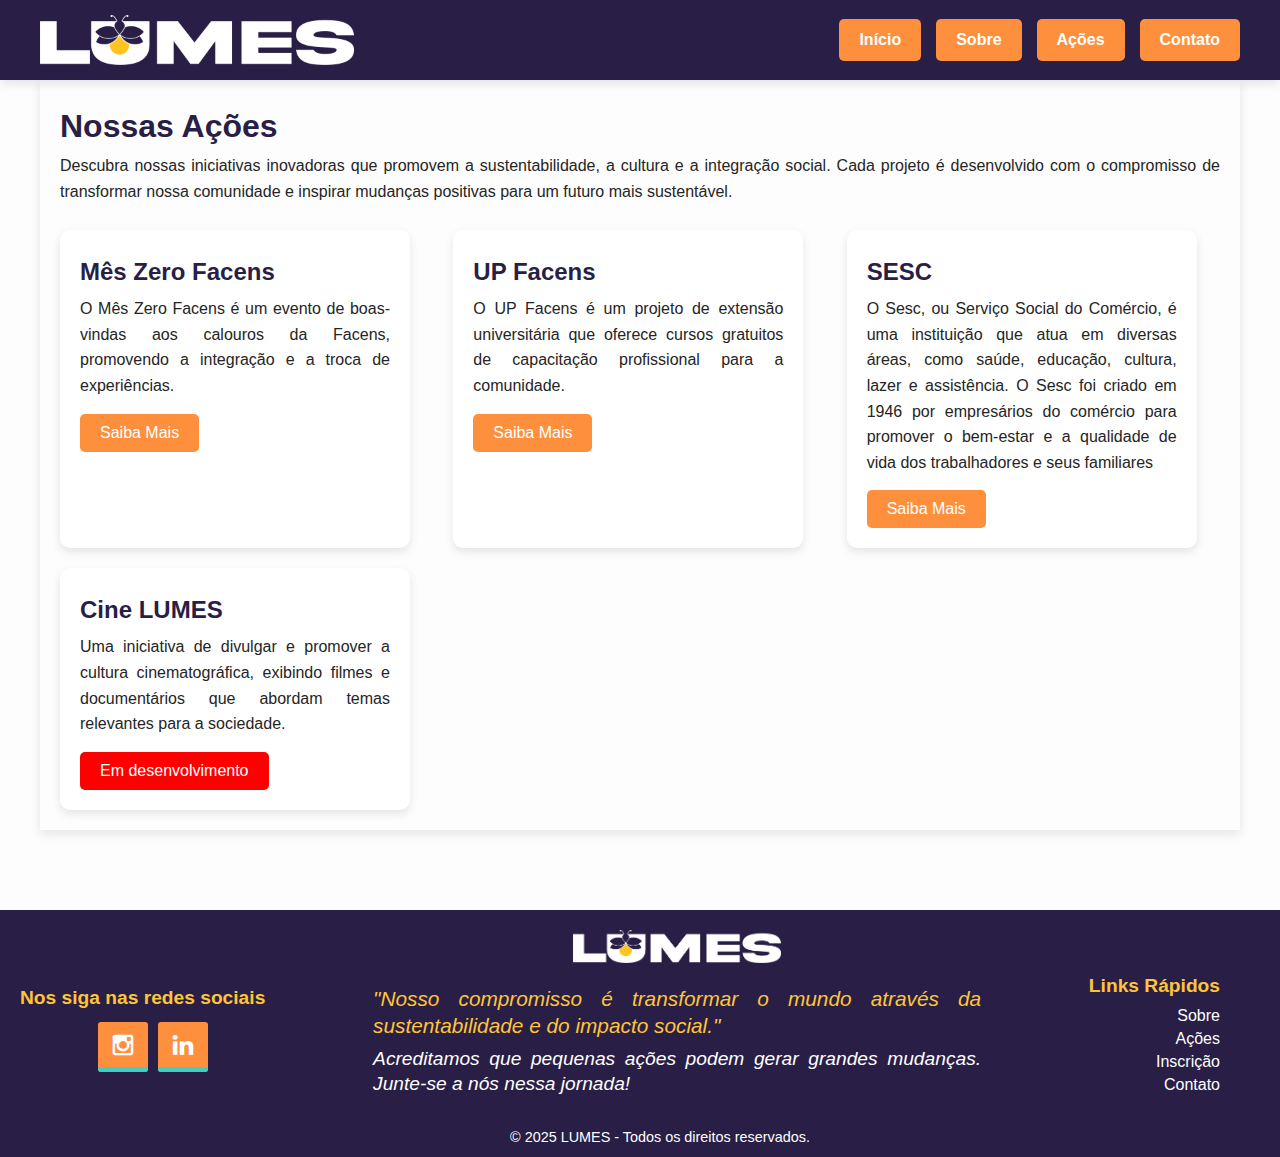
==== pages/acao.html @ 8fc32658 "style: Atualização de projetos para ações" ====
<!DOCTYPE html>
<html lang="pt-BR">
<head>
    <meta charset="UTF-8">
    <meta name="viewport" content="width=device-width, initial-scale=1.0">
    <title>Ações - LUMES</title>
    <link rel="stylesheet" href="../css/style.css"> 
    <link rel="stylesheet" href="../css/projetos.css">
    <link rel="stylesheet" type="text/css" href="../css/buttonSocial.css">
    <link rel="stylesheet" type="text/css" href="../css/fonts-icones.css">
    <link rel="icon" href="../resources/ico/LOGO-LUMES.ico" type="image/x-icon">
</head>
<body>
    <header>
    
        <div class="container">
            <img src="../resources/img/logo_lumes_branco.png" alt="Logo LUMES" class="logo">
            <nav>
                <ul class="menu">
                    <li><a href="../index.html">Início</a></li>
                    <li><a href="sobre.html">Sobre</a></li>
                    <li><a href="acao.html">Ações</a></li>
                    <li><a href="contato.html">Contato</a></li>
                </ul>
                <div class="menu-mobile">&#9776;</div>
            </nav>
        </div>
        
    </header>

    <main>
        <section id="projetos">
          <h2>Nossas Ações</h2>
          <p>
            Descubra nossas iniciativas inovadoras que promovem a sustentabilidade, a cultura e a integração social. Cada projeto é desenvolvido com o compromisso de transformar nossa comunidade e inspirar mudanças positivas para um futuro mais sustentável.
          </p>
          <br>
          <div class="cards-container">
            <div class="card">
              <h3>Mês Zero Facens</h3>
              <p>
                O Mês Zero Facens é um evento de boas-vindas aos calouros da Facens, promovendo a integração e a troca de experiências. 
              </p>
              <a href="../pages/projetos/meszerofacens.html" class="btn">Saiba Mais</a>
            </div>
            
            <!-- Projeto 2: Feira Cultural -->
            <div class="card">
              <h3>UP Facens</h3>
              <p>
                O UP Facens é um projeto de extensão universitária que oferece cursos gratuitos de capacitação profissional para a comunidade. 
              </p>
              <a href="../pages/projetos/upfacens.html" class="btn">Saiba Mais</a>
            </div>
            
            <!-- Projeto 3: Plantio de Árvores -->
            <div class="card">
              <h3>SESC</h3>
              <p>
                O Sesc, ou Serviço Social do Comércio, é uma instituição que atua em diversas áreas, como saúde, educação, cultura, lazer e assistência. O Sesc foi criado em 1946 por empresários do comércio para promover o bem-estar e a qualidade de vida dos trabalhadores e seus familiares
              </p>
              <a href="../pages/projetos/sesc.html" class="btn">Saiba Mais</a>
            </div>

            <div class="card">
              <h3>Cine LUMES</h3>
              <p>
                Uma iniciativa de divulgar e promover a cultura cinematográfica, exibindo filmes e documentários que abordam temas relevantes para a sociedade.  
              </p>
              <a href="#" class="btn-block">Em desenvolvimento</a>
            </div>
          </div>
        </section>
      </main>
      

    <footer class="main_footer">
        <div class="container">
            <div class="footer_social">
                <h3>Nos siga nas redes sociais</h3>
                <nav class="btn_social">
                  <ul>
                    <li><a href="https://www.instagram.com/lumesfacens?igsh=MWt3ZjljaGVqeTQ1aQ%3D%3D" target="_blank" title="Instagram"><i class="icon icon-instagram"></i></a></li>
                    <li><a href="https://www.linkedin.com/company/lumes-facens/" target="_blank" title="LinkedIn"><i class="icon icon-linkedin"></i></a></li>
                </ul>
                </nav>
            </div>
            <div class="footer_center">
                <img src="../resources/img/logo_lumes_branco.png" alt="Logo LUMES">
                <p class="footer_slogan">"Nosso compromisso é transformar o mundo através da sustentabilidade e do impacto social."</p>
                <p class="footer_mission">Acreditamos que pequenas ações podem gerar grandes mudanças. Junte-se a nós nessa jornada!</p>
            </div>
            <div class="footer_menu">
                <h3>Links Rápidos</h3>
                <ul>
                    <li><a href="../pages/sobre.html">Sobre</a></li>
                    <li><a href="../pages/acao.html">Ações</a></li>
                    <li><a href="../pages/inscrição.html">Inscrição</a></li>
                    <li><a href="../pages/contato.html">Contato</a></li>
                </ul>
            </div>
        </div>
        <p class="footer_text">&copy; 2025 LUMES - Todos os direitos reservados.</p>
    </footer>

    <script src="../javascript/script.js"></script>
    <script src="../javascript/menu.js"></script>
</body>
</html>
---- css/style.css ----
/* RESET */
* {
    margin: 0;
    padding: 0;
    box-sizing: border-box;
}

/* VARIÁVEIS */
:root {
    --base1: #291e46;
    --base2: #ffc438;
    --base3: #fe903d;
    --base4: #3fcec2;
    --font-color: #252525;
    --background-color: #fdfdfd;
    --font-size-h1: 2.5rem;
    --font-size-h2: 2rem;
    --font-size-h3: 1.5rem;
    --font-size-h4: 1.2rem;
    --font-size-h5: 1rem;
    --font-size-h6: 0.8rem;
    --font-size-p: 1rem;
    --font-size-small: 0.8rem;
}

/* BODY */
body {
    color: var(--font-color);
    background-color: var(--background-color);
    font-family: Arial, sans-serif;
}

/* Ajustes de elementos globais */
h1 {
    font-size: var(--font-size-h1);
    color: var(--base1);
    margin: 0.5rem 0;
}
h2 {
    font-size: var(--font-size-h2);
    color: var(--base1);
    margin: 0.5rem 0;
}
h3 {
    font-size: var(--font-size-h3);
    color: var(--base3);
    margin: 0.5rem 0;
}
p {
    font-size: var(--font-size-p);
    margin: 0.5rem 0;
    line-height: 1.6;
    text-align: justify;
}
li {
    list-style: none;
}

.icon_list {
    width: 20px;
    height: 20px;
    margin-right: 10px;
    vertical-align: middle;
    display: inline-block;
    vertical-align: middle;
}
/* HEADER FIXO */
header {
    position: fixed;
    top: 0;
    left: 0;
    width: 100%;
    background-color: var(--base1);
    padding: 15px 30px;
    display: flex;
    align-items: center;
    justify-content: center;
    box-shadow: 0px 4px 10px rgba(0, 0, 0, 0.1);
    z-index: 1000;
}

/* CONTAINER FLEX */
.container {
    width: 100%;
    max-width: 1200px;
    display: flex;
    align-items: center;
    justify-content: space-between;
}

/* LOGO */
.logo {
    height: 50px;
}

/* MENU DESKTOP */
.menu {
    list-style: none;
    display: flex;
}

.menu li {
    margin-left: 15px;
}

.menu a {
    text-decoration: none;
    color: white;
    background-color: var(--base3);
    padding: 12px 20px;
    border-radius: 5px;
    display: block;
    font-weight: bold;
    transition: 0.3s;
}

.menu a:hover {
    background-color: var(--base4);
}

/* MENU MOBILE */
.menu-mobile {
    display: none;
    font-size: 30px;
    color: white;
    cursor: pointer;
}

/* MAIN -- Conteúdo principal das paginas*/
main {
    margin: 80px auto; 
    padding: 20px;
    max-width: 1200px;
    box-shadow: 0px 4px 10px rgba(0, 0, 0, 0.1);
    background-color: --var(background-color);
}

#apresentacao{ 
    display: flex;
    justify-content: center;
    align-items: center;
    flex-direction: column;
    margin-top: 40px;
    margin-bottom: 24px;
}
.container-text{
    margin: 30px;
    text-align: left;
}
article{
    margin: 16px;
    text-align: left;
}

.container-text li {
    margin: 0.8rem;
}

.cubo-imagens {
    display: grid;
    grid-template-columns: repeat(2, 1fr); /* 2 colunas */
    grid-template-rows: repeat(2, 1fr); /* 2 linhas */
    gap: 10px; /* Espaçamento opcional */
    width: 100%; /* Ajuste conforme necessário */
    max-width: 750px; /* Defina um tamanho máximo se necessário */
    margin: 0 auto; /* Centraliza na página */
}

.img_apresentacao {
    width: 100%;
    height: auto;
    object-fit: cover;
    border-radius: 5px;
    transition: transform 0.3s ease-in-out; /* Suaviza a animação */
}

.img_apresentacao:hover {
    transform: scale(1.1); /* Aumenta a imagem em 10% */
}


/* Inscrição dos participantes */

.container-form {
    display: flex;
    align-items: center;
    justify-content: space-between; 
    flex-wrap: wrap; 
    gap: 20px;
}

.container-text2 {
    flex: 1; 
    max-width: 60%; 
}

.form_img {
    flex: 1;
    max-width: 30%; 
    height: auto;
}

  
  .btn {
    display: inline-block;
    text-decoration: none;
    background-color: var(--base3);
    color: white;
    padding: 10px 20px;
    border-radius: 5px;
    transition: background-color 0.3s;
  }
  
  .btn:hover {
    background-color: var(--base4);
  }

  .btn-block {
    display: inline-block;
    text-decoration: none;
    background-color: red;
    color: white;
    padding: 10px 20px;
    border-radius: 5px;
    transition: background-color 0.3s;
  }
  
  .btn-block:hover {
    background-color: var(--base1);
  }

/* Botões secundários */
.btn_second {
    width: 100%;
    max-width: 500px;
    padding: 10px;
    margin: 10px 0;
    margin-left: 25%;
    border: 1px solid var(--base3);
    border-radius: 5px;
}

.btn_second {
    background-color: var(--base3);
    color: var(--background-color);
    cursor: pointer;
    transition: background-color 0.3s;
}

.btn_second:hover {
    background-color: var(--base4);
}

.btn_second a {
    text-decoration: none;
    color: var(--background-color);
}

/* Formulários */
.contact-container {
    display: flex;
    justify-content: space-between; /* Mantém o formulário à esquerda e a imagem à direita */
    align-items: center;
    flex-wrap: wrap; /* Permite ajuste para telas menores */
}

#contactForm {
    display: flex;
    flex-direction: column;
    align-items: flex-start; /* Mantém os elementos alinhados à esquerda */
    flex: 1; /* Ocupa o espaço necessário */
}

#contactForm input,
#contactForm textarea,
#contactForm button {
    width: 100%;
    max-width: 500px;
    padding: 10px;
    margin: 10px 0;
    border: 1px solid var(--base3);
    border-radius: 5px;
}

#contactForm button {
    background-color: var(--base3);
    color: var(--background-color);
    cursor: pointer;
    transition: background-color 0.3s;
}

#contactForm button:hover {
    background-color: var(--base4);
}

.contact_img {
    width: 100%;
    max-width: 500px;
    flex: 1; /* Ocupa o espaço necessário */
}

/* footer */
.main_footer {
    background-color: var(--base1);
    color: white;
    display: flex;
    justify-content: space-between;
    align-items: center;
    padding: 20px;
    width: 100%;
    position: relative;
    bottom: 0;
    z-index: 1000;
}

.footer_text {
    text-align: center;
    font-size: 0.9em;
    color: white;
    width: 100%;
    position: absolute;
    bottom: 0;
}

.footer_social {
    text-align: center;
    margin-bottom: 10px;
}

.footer_social h3 {
    font-size: 1.2em;
    color: var(--base2);
    margin-bottom: 8px;
}


.footer_center {
    text-align: center;
    max-width: 38rem;
    margin-bottom: 2rem;
}

.footer_center img {
    width: 13rem;
    margin-bottom: 10px;
}

/* Links do Menu (Direita) */
.footer_menu {
    text-align: right;
}

.footer_menu h3 {
    font-size: 1.2em;
    margin-bottom: 10px;
    color: var(--base2);
}

.footer_menu ul {
    list-style: none;
    padding: 0;
}

.footer_menu ul li {
    margin-bottom: 5px;
}

.footer_menu ul li a {
    color: white;
    text-decoration: none;
    transition: 0.3s;
}

.footer_menu ul li a:hover {
    color: var(--base4);
}

/* Estilos do primeiro texto */
.footer_slogan {
    font-size: 1.3em;
    font-style: italic;
    color: var(--base2);
    word-wrap: break-word;
    line-height: 1.3;
}

/* Estilos do segundo texto */
.footer_mission {
    font-size: 1.2em;
    font-style: italic;
    color: white;
    word-wrap: break-word;
    line-height: 1.3;
    margin-top: 8px;
}

.footer_logo img {
    width: 100px;
    margin-bottom: 10px;
}

.footer_logo p {
    font-size: 0.9em;
    font-style: italic;
    color: var(--base2);
}

/* RESPONSIVO */
@media (max-width: 768px) {
    .menu {
        display: none;
        flex-direction: column;
        position: absolute;
        top: 60px;
        right: 0;
        background-color: var(--base1);
        width: 200px;
        text-align: right;
    }

    .menu.active {
        display: flex;
    }

    .menu li {
        margin: 0;
        padding: 15px;
        border-bottom: 1px solid rgba(255, 255, 255, 0.2);
    }

    .menu a {
        display: block;
    }

    .menu-mobile {
        display: block;
    }

    .main_footer {
        flex-direction: column;
        align-items: center;
        text-align: center;
    }

    .btn_social {
        justify-content: center;
        margin-bottom: 10px;
    }

    .footer_center {
        max-width: 350px;
    }

    .footer_menu {
        text-align: center;
        margin-top: 20px;
    }
}
---- css/projetos.css ----
/* Projetos e os cards */

.cards-container {
    display: grid;
    grid-template-columns: repeat(3, 1fr);
    gap: 20px;
  }
  
  .card {
    background: white;
    padding: 20px;
    border-radius: 10px;
    box-shadow: 0px 4px 10px rgba(0, 0, 0, 0.1);
    max-width: 350px;
    flex: 1;
    text-align: left;
  }
  
  .card h3 {
    margin-bottom: 10px;
    color: var(--base1);
  }
  
  .card p {
    margin-bottom: 15px;
    font-size: var(--font-size-p);
    line-height: 1.6;
    text-align: justify;
  }
---- css/buttonSocial.css ----
@import url('./style.css');

.btn_social { 
	display:flex; 
	justify-content: flex-start;
	align-items: center;
	margin-left: 20px;
}

.btn_social ul  { 

	width:auto; 
	margin:auto; 
	float:left; 
	display:block; 
}

.btn_social ul li  { 

	position:relative; 
	background: var(--base3); 
	list-style:none; 
	float:left; 
	margin:5px; 
	z-index:1; 
	overflow:hidden; 
	border-radius:3px; 
	font-size:1.5em; 
	text-align:center; 
}

.btn_social ul li a  { 

	width:50px; 
	height:50px; 
	line-height:53px; 
	display:block; 
	text-decoration:none; 
	color:#fff; 
	transition:.4s;

}

.btn_social ul li::before { 

	transition:0.4s; 
	position:absolute; 
	content:''; 
	width:100%; 
	height:100%; 
	top:90%; 
	left:0; 
	background:var(--base4); 
	z-index:-1; 
	transform: scale(1); 
	transition:.4s; 
}

.btn_social ul li:hover::before { transition:0.4s; top:0%; }
.btn_social ul li a:hover       { color:var(--base1); }

/*Começa o Responsivo*/

/*480PX BREAKPOINT*/
/*480 dividido por 16 = 30em*/
@media (min-width:30em){

.boxBannerTopo { padding:1em 0; }

}

/*600PX BREAKPOINT*/
/*600 dividido por 16 = 37,5em*/
@media (min-width:37em){


} 

/*768PX BREAKPOINT*/
/*768 dividido por 16 = 48em*/
@media (min-width:48em){


} 

/*960PX BREAKPOINT*/
/*960 dividido por 16 = 60em*/
@media (min-width:60em){

 .section-seu-codigo          { padding:20px 0px; }
 .section-seu-codigo .content { width:80%; padding:1em 0; margin:0 10%; }

.btn-download { width:35%; }

}

/*1280PX BREAKPOINT*/
/*1280 dividido por 16 = 80em*/
@media (min-width:80em){

 
}

/*1366PX BREAKPOINT*/
/*1366 dividido por 16 = 85,375em*/
@media (min-width:85em){

 .content  { width:80%; margin:0 10%; }

}

/*1600PX BREAKPOINT*/
/*1600 dividido por 16 = 100em*/
@media (min-width:100em){


}
/*Fecha o Responsivo*/
---- css/fonts-icones.css ----
@charset "UTF-8";

@font-face {
  font-family: "untitled-font-1";
  src:url("./fonts-icones/untitled-font-1.eot");
  src:url("./fonts-icones/untitled-font-1.eot?#iefix") format("embedded-opentype"),
    url("./fonts-icones/untitled-font-1.woff") format("woff"),
    url("./fonts-icones/untitled-font-1.ttf") format("truetype"),
    url("./fonts-icones/untitled-font-1.svg#untitled-font-1") format("svg");
  font-weight: normal;
  font-style: normal;

}

[data-icon]:before {
  font-family: "untitled-font-1" !important;
  content: attr(data-icon);
  font-style: normal !important;
  font-weight: normal !important;
  font-variant: normal !important;
  text-transform: none !important;
  
  line-height:0;
  -webkit-font-smoothing: antialiased;
  -moz-osx-font-smoothing: grayscale;
}

[class^="icon-"]:before,
[class*=" icon-"]:before {
  font-family: "untitled-font-1" !important;
  font-style: normal !important;
  font-weight: normal !important;
  font-variant: normal !important;
  text-transform: none !important;
  
  line-height:0;
  -webkit-font-smoothing: antialiased;
  -moz-osx-font-smoothing: grayscale;
}

.icon-500px:before {
  content: "\61";
}
.icon-adjust:before {
  content: "\62";
}
.icon-adn:before {
  content: "\63";
}
.icon-align-center:before {
  content: "\64";
}
.icon-align-justify:before {
  content: "\65";
}
.icon-align-left:before {
  content: "\66";
}
.icon-align-right:before {
  content: "\67";
}
.icon-amazon:before {
  content: "\68";
}
.icon-ambulance:before {
  content: "\69";
}
.icon-anchor:before {
  content: "\6a";
}
.icon-android:before {
  content: "\6b";
}
.icon-angellist:before {
  content: "\6c";
}
.icon-angle-double-down:before {
  content: "\6d";
}
.icon-angle-double-left:before {
  content: "\6e";
}
.icon-angle-double-right:before {
  content: "\6f";
}
.icon-angle-double-up:before {
  content: "\70";
}
.icon-angle-down:before {
  content: "\71";
}
.icon-angle-left:before {
  content: "\72";
}
.icon-angle-right:before {
  content: "\73";
}
.icon-angle-up:before {
  content: "\74";
}
.icon-apple:before {
  content: "\75";
}
.icon-archive:before {
  content: "\76";
}
.icon-area-chart:before {
  content: "\77";
}
.icon-arrow-circle-down:before {
  content: "\78";
}
.icon-arrow-circle-left:before {
  content: "\79";
}
.icon-arrow-circle-o-down:before {
  content: "\7a";
}
.icon-arrow-circle-o-left:before {
  content: "\41";
}
.icon-arrow-circle-o-right:before {
  content: "\42";
}
.icon-arrow-circle-o-up:before {
  content: "\43";
}
.icon-arrow-circle-right:before {
  content: "\44";
}
.icon-arrow-circle-up:before {
  content: "\45";
}
.icon-arrow-down:before {
  content: "\46";
}
.icon-arrow-left:before {
  content: "\47";
}
.icon-arrow-right:before {
  content: "\48";
}
.icon-arrow-up:before {
  content: "\49";
}
.icon-arrows:before {
  content: "\4a";
}
.icon-arrows-alt:before {
  content: "\4b";
}
.icon-arrows-h:before {
  content: "\4c";
}
.icon-arrows-v:before {
  content: "\4d";
}
.icon-asterisk:before {
  content: "\4e";
}
.icon-at:before {
  content: "\4f";
}
.icon-backward:before {
  content: "\50";
}
.icon-balance-scale:before {
  content: "\51";
}
.icon-ban:before {
  content: "\52";
}
.icon-bar-chart:before {
  content: "\53";
}
.icon-barcode:before {
  content: "\54";
}
.icon-bars:before {
  content: "\55";
}
.icon-battery-empty:before {
  content: "\56";
}
.icon-battery-full:before {
  content: "\57";
}
.icon-battery-half:before {
  content: "\58";
}
.icon-battery-quarter:before {
  content: "\59";
}
.icon-battery-three-quarters:before {
  content: "\5a";
}
.icon-bed:before {
  content: "\30";
}
.icon-beer:before {
  content: "\31";
}
.icon-behance:before {
  content: "\32";
}
.icon-behance-square:before {
  content: "\33";
}
.icon-bell:before {
  content: "\34";
}
.icon-bell-o:before {
  content: "\35";
}
.icon-bell-slash:before {
  content: "\36";
}
.icon-bell-slash-o:before {
  content: "\37";
}
.icon-bicycle:before {
  content: "\38";
}
.icon-binoculars:before {
  content: "\39";
}
.icon-birthday-cake:before {
  content: "\21";
}
.icon-bitbucket:before {
  content: "\22";
}
.icon-bitbucket-square:before {
  content: "\23";
}
.icon-black-tie:before {
  content: "\24";
}
.icon-bold:before {
  content: "\25";
}
.icon-bolt:before {
  content: "\26";
}
.icon-bomb:before {
  content: "\27";
}
.icon-book:before {
  content: "\28";
}
.icon-bookmark:before {
  content: "\29";
}
.icon-bookmark-o:before {
  content: "\2a";
}
.icon-briefcase:before {
  content: "\2b";
}
.icon-btc:before {
  content: "\2c";
}
.icon-bug:before {
  content: "\2d";
}
.icon-building:before {
  content: "\2e";
}
.icon-building-o:before {
  content: "\2f";
}
.icon-bullhorn:before {
  content: "\3a";
}
.icon-bullseye:before {
  content: "\3b";
}
.icon-bus:before {
  content: "\3c";
}
.icon-buysellads:before {
  content: "\3d";
}
.icon-calculator:before {
  content: "\3e";
}
.icon-calendar:before {
  content: "\3f";
}
.icon-calendar-check-o:before {
  content: "\40";
}
.icon-calendar-minus-o:before {
  content: "\5b";
}
.icon-calendar-o:before {
  content: "\5d";
}
.icon-calendar-plus-o:before {
  content: "\5e";
}
.icon-calendar-times-o:before {
  content: "\5f";
}
.icon-camera:before {
  content: "\60";
}
.icon-camera-retro:before {
  content: "\7b";
}
.icon-car:before {
  content: "\7c";
}
.icon-caret-down:before {
  content: "\7d";
}
.icon-caret-left:before {
  content: "\7e";
}
.icon-caret-right:before {
  content: "\5c";
}
.icon-caret-square-o-down:before {
  content: "\e000";
}
.icon-caret-square-o-left:before {
  content: "\e001";
}
.icon-caret-square-o-right:before {
  content: "\e002";
}
.icon-caret-square-o-up:before {
  content: "\e003";
}
.icon-caret-up:before {
  content: "\e004";
}
.icon-cart-arrow-down:before {
  content: "\e005";
}
.icon-cart-plus:before {
  content: "\e006";
}
.icon-cc:before {
  content: "\e007";
}
.icon-cc-amex:before {
  content: "\e008";
}
.icon-cc-diners-club:before {
  content: "\e009";
}
.icon-cc-discover:before {
  content: "\e00a";
}
.icon-cc-jcb:before {
  content: "\e00b";
}
.icon-cc-mastercard:before {
  content: "\e00c";
}
.icon-cc-paypal:before {
  content: "\e00d";
}
.icon-cc-stripe:before {
  content: "\e00e";
}
.icon-cc-visa:before {
  content: "\e00f";
}
.icon-certificate:before {
  content: "\e010";
}
.icon-chain-broken:before {
  content: "\e011";
}
.icon-check:before {
  content: "\e012";
}
.icon-check-circle:before {
  content: "\e013";
}
.icon-check-circle-o:before {
  content: "\e014";
}
.icon-check-square:before {
  content: "\e015";
}
.icon-check-square-o:before {
  content: "\e016";
}
.icon-chevron-circle-down:before {
  content: "\e017";
}
.icon-chevron-circle-left:before {
  content: "\e018";
}
.icon-chevron-circle-right:before {
  content: "\e019";
}
.icon-chevron-circle-up:before {
  content: "\e01a";
}
.icon-chevron-down:before {
  content: "\e01b";
}
.icon-chevron-left:before {
  content: "\e01c";
}
.icon-chevron-right:before {
  content: "\e01d";
}
.icon-chevron-up:before {
  content: "\e01e";
}
.icon-child:before {
  content: "\e01f";
}
.icon-chrome:before {
  content: "\e020";
}
.icon-circle:before {
  content: "\e021";
}
.icon-circle-o:before {
  content: "\e022";
}
.icon-circle-o-notch:before {
  content: "\e023";
}
.icon-circle-thin:before {
  content: "\e024";
}
.icon-clipboard:before {
  content: "\e025";
}
.icon-clock-o:before {
  content: "\e026";
}
.icon-clone:before {
  content: "\e027";
}
.icon-cloud:before {
  content: "\e028";
}
.icon-cloud-download:before {
  content: "\e029";
}
.icon-cloud-upload:before {
  content: "\e02a";
}
.icon-code:before {
  content: "\e02b";
}
.icon-code-fork:before {
  content: "\e02c";
}
.icon-codepen:before {
  content: "\e02d";
}
.icon-coffee:before {
  content: "\e02e";
}
.icon-cog:before {
  content: "\e02f";
}
.icon-cogs:before {
  content: "\e030";
}
.icon-columns:before {
  content: "\e031";
}
.icon-comment:before {
  content: "\e032";
}
.icon-comment-o:before {
  content: "\e033";
}
.icon-commenting:before {
  content: "\e034";
}
.icon-commenting-o:before {
  content: "\e035";
}
.icon-comments:before {
  content: "\e036";
}
.icon-comments-o:before {
  content: "\e037";
}
.icon-compass:before {
  content: "\e038";
}
.icon-compress:before {
  content: "\e039";
}
.icon-connectdevelop:before {
  content: "\e03a";
}
.icon-contao:before {
  content: "\e03b";
}
.icon-copyright:before {
  content: "\e03c";
}
.icon-creative-commons:before {
  content: "\e03d";
}
.icon-credit-card:before {
  content: "\e03e";
}
.icon-crop:before {
  content: "\e03f";
}
.icon-crosshairs:before {
  content: "\e040";
}
.icon-css3:before {
  content: "\e041";
}
.icon-cube:before {
  content: "\e042";
}
.icon-cubes:before {
  content: "\e043";
}
.icon-cutlery:before {
  content: "\e044";
}
.icon-dashcube:before {
  content: "\e045";
}
.icon-database:before {
  content: "\e046";
}
.icon-delicious:before {
  content: "\e047";
}
.icon-desktop:before {
  content: "\e048";
}
.icon-deviantart:before {
  content: "\e049";
}
.icon-diamond:before {
  content: "\e04a";
}
.icon-digg:before {
  content: "\e04b";
}
.icon-dot-circle-o:before {
  content: "\e04c";
}
.icon-download:before {
  content: "\e04d";
}
.icon-dribbble:before {
  content: "\e04e";
}
.icon-dropbox:before {
  content: "\e04f";
}
.icon-drupal:before {
  content: "\e050";
}
.icon-eject:before {
  content: "\e051";
}
.icon-ellipsis-h:before {
  content: "\e052";
}
.icon-ellipsis-v:before {
  content: "\e053";
}
.icon-empire:before {
  content: "\e054";
}
.icon-envelope:before {
  content: "\e055";
}
.icon-envelope-o:before {
  content: "\e056";
}
.icon-envelope-square:before {
  content: "\e057";
}
.icon-eraser:before {
  content: "\e058";
}
.icon-eur:before {
  content: "\e059";
}
.icon-exchange:before {
  content: "\e05a";
}
.icon-exclamation:before {
  content: "\e05b";
}
.icon-exclamation-circle:before {
  content: "\e05c";
}
.icon-exclamation-triangle:before {
  content: "\e05d";
}
.icon-expand:before {
  content: "\e05e";
}
.icon-expeditedssl:before {
  content: "\e05f";
}
.icon-external-link:before {
  content: "\e060";
}
.icon-external-link-square:before {
  content: "\e061";
}
.icon-eye:before {
  content: "\e062";
}
.icon-eye-slash:before {
  content: "\e063";
}
.icon-eyedropper:before {
  content: "\e064";
}
.icon-facebook:before {
  content: "\e065";
}
.icon-facebook-official:before {
  content: "\e066";
}
.icon-facebook-square:before {
  content: "\e067";
}
.icon-fast-backward:before {
  content: "\e068";
}
.icon-fast-forward:before {
  content: "\e069";
}
.icon-fax:before {
  content: "\e06a";
}
.icon-female:before {
  content: "\e06b";
}
.icon-fighter-jet:before {
  content: "\e06c";
}
.icon-file:before {
  content: "\e06d";
}
.icon-file-archive-o:before {
  content: "\e06e";
}
.icon-file-audio-o:before {
  content: "\e06f";
}
.icon-file-code-o:before {
  content: "\e070";
}
.icon-file-excel-o:before {
  content: "\e071";
}
.icon-file-image-o:before {
  content: "\e072";
}
.icon-file-o:before {
  content: "\e073";
}
.icon-file-pdf-o:before {
  content: "\e074";
}
.icon-file-powerpoint-o:before {
  content: "\e075";
}
.icon-file-text:before {
  content: "\e076";
}
.icon-file-text-o:before {
  content: "\e077";
}
.icon-file-video-o:before {
  content: "\e078";
}
.icon-file-word-o:before {
  content: "\e079";
}
.icon-files-o:before {
  content: "\e07a";
}
.icon-film:before {
  content: "\e07b";
}
.icon-filter:before {
  content: "\e07c";
}
.icon-fire:before {
  content: "\e07d";
}
.icon-fire-extinguisher:before {
  content: "\e07e";
}
.icon-firefox:before {
  content: "\e07f";
}
.icon-flag:before {
  content: "\e080";
}
.icon-flag-checkered:before {
  content: "\e081";
}
.icon-flag-o:before {
  content: "\e082";
}
.icon-flask:before {
  content: "\e083";
}
.icon-flickr:before {
  content: "\e084";
}
.icon-floppy-o:before {
  content: "\e085";
}
.icon-folder:before {
  content: "\e086";
}
.icon-folder-o:before {
  content: "\e087";
}
.icon-folder-open:before {
  content: "\e088";
}
.icon-folder-open-o:before {
  content: "\e089";
}
.icon-font:before {
  content: "\e08a";
}
.icon-fonticons:before {
  content: "\e08b";
}
.icon-forumbee:before {
  content: "\e08c";
}
.icon-forward:before {
  content: "\e08d";
}
.icon-foursquare:before {
  content: "\e08e";
}
.icon-frown-o:before {
  content: "\e08f";
}
.icon-futbol-o:before {
  content: "\e090";
}
.icon-gamepad:before {
  content: "\e091";
}
.icon-gavel:before {
  content: "\e092";
}
.icon-gbp:before {
  content: "\e093";
}
.icon-genderless:before {
  content: "\e094";
}
.icon-get-pocket:before {
  content: "\e095";
}
.icon-gg:before {
  content: "\e096";
}
.icon-gg-circle:before {
  content: "\e097";
}
.icon-gift:before {
  content: "\e098";
}
.icon-git:before {
  content: "\e099";
}
.icon-git-square:before {
  content: "\e09a";
}
.icon-github:before {
  content: "\e09b";
}
.icon-github-alt:before {
  content: "\e09c";
}
.icon-github-square:before {
  content: "\e09d";
}
.icon-glass:before {
  content: "\e09e";
}
.icon-globe:before {
  content: "\e09f";
}
.icon-google:before {
  content: "\e0a0";
}
.icon-google-plus:before {
  content: "\e0a1";
}
.icon-google-plus-square:before {
  content: "\e0a2";
}
.icon-google-wallet:before {
  content: "\e0a3";
}
.icon-graduation-cap:before {
  content: "\e0a4";
}
.icon-gratipay:before {
  content: "\e0a5";
}
.icon-h-square:before {
  content: "\e0a6";
}
.icon-hacker-news:before {
  content: "\e0a7";
}
.icon-hand-lizard-o:before {
  content: "\e0a8";
}
.icon-hand-o-down:before {
  content: "\e0a9";
}
.icon-hand-o-left:before {
  content: "\e0aa";
}
.icon-hand-o-right:before {
  content: "\e0ab";
}
.icon-hand-o-up:before {
  content: "\e0ac";
}
.icon-hand-paper-o:before {
  content: "\e0ad";
}
.icon-hand-peace-o:before {
  content: "\e0ae";
}
.icon-hand-pointer-o:before {
  content: "\e0af";
}
.icon-hand-rock-o:before {
  content: "\e0b0";
}
.icon-hand-scissors-o:before {
  content: "\e0b1";
}
.icon-hand-spock-o:before {
  content: "\e0b2";
}
.icon-hdd-o:before {
  content: "\e0b3";
}
.icon-header:before {
  content: "\e0b4";
}
.icon-headphones:before {
  content: "\e0b5";
}
.icon-heart:before {
  content: "\e0b6";
}
.icon-heart-o:before {
  content: "\e0b7";
}
.icon-heartbeat:before {
  content: "\e0b8";
}
.icon-history:before {
  content: "\e0b9";
}
.icon-home:before {
  content: "\e0ba";
}
.icon-hospital-o:before {
  content: "\e0bb";
}
.icon-hourglass:before {
  content: "\e0bc";
}
.icon-hourglass-end:before {
  content: "\e0bd";
}
.icon-hourglass-half:before {
  content: "\e0be";
}
.icon-hourglass-o:before {
  content: "\e0bf";
}
.icon-hourglass-start:before {
  content: "\e0c0";
}
.icon-houzz:before {
  content: "\e0c1";
}
.icon-html5:before {
  content: "\e0c2";
}
.icon-i-cursor:before {
  content: "\e0c3";
}
.icon-ils:before {
  content: "\e0c4";
}
.icon-inbox:before {
  content: "\e0c5";
}
.icon-indent:before {
  content: "\e0c6";
}
.icon-industry:before {
  content: "\e0c7";
}
.icon-info:before {
  content: "\e0c8";
}
.icon-info-circle:before {
  content: "\e0c9";
}
.icon-inr:before {
  content: "\e0ca";
}
.icon-instagram:before {
  content: "\e0cb";
}
.icon-internet-explorer:before {
  content: "\e0cc";
}
.icon-ioxhost:before {
  content: "\e0cd";
}
.icon-italic:before {
  content: "\e0ce";
}
.icon-joomla:before {
  content: "\e0cf";
}
.icon-jpy:before {
  content: "\e0d0";
}
.icon-jsfiddle:before {
  content: "\e0d1";
}
.icon-key:before {
  content: "\e0d2";
}
.icon-keyboard-o:before {
  content: "\e0d3";
}
.icon-krw:before {
  content: "\e0d4";
}
.icon-language:before {
  content: "\e0d5";
}
.icon-laptop:before {
  content: "\e0d6";
}
.icon-lastfm:before {
  content: "\e0d7";
}
.icon-lastfm-square:before {
  content: "\e0d8";
}
.icon-leaf:before {
  content: "\e0d9";
}
.icon-leanpub:before {
  content: "\e0da";
}
.icon-lemon-o:before {
  content: "\e0db";
}
.icon-level-down:before {
  content: "\e0dc";
}
.icon-level-up:before {
  content: "\e0dd";
}
.icon-life-ring:before {
  content: "\e0de";
}
.icon-lightbulb-o:before {
  content: "\e0df";
}
.icon-line-chart:before {
  content: "\e0e0";
}
.icon-link:before {
  content: "\e0e1";
}
.icon-linkedin:before {
  content: "\e0e2";
}
.icon-linkedin-square:before {
  content: "\e0e3";
}
.icon-linux:before {
  content: "\e0e4";
}
.icon-list:before {
  content: "\e0e5";
}
.icon-list-alt:before {
  content: "\e0e6";
}
.icon-list-ol:before {
  content: "\e0e7";
}
.icon-list-ul:before {
  content: "\e0e8";
}
.icon-location-arrow:before {
  content: "\e0e9";
}
.icon-lock:before {
  content: "\e0ea";
}
.icon-long-arrow-down:before {
  content: "\e0eb";
}
.icon-long-arrow-left:before {
  content: "\e0ec";
}
.icon-long-arrow-right:before {
  content: "\e0ed";
}
.icon-long-arrow-up:before {
  content: "\e0ee";
}
.icon-magic:before {
  content: "\e0ef";
}
.icon-magnet:before {
  content: "\e0f0";
}
.icon-male:before {
  content: "\e0f1";
}
.icon-map:before {
  content: "\e0f2";
}
.icon-map-marker:before {
  content: "\e0f3";
}
.icon-map-o:before {
  content: "\e0f4";
}
.icon-map-pin:before {
  content: "\e0f5";
}
.icon-map-signs:before {
  content: "\e0f6";
}
.icon-mars:before {
  content: "\e0f7";
}
.icon-mars-double:before {
  content: "\e0f8";
}
.icon-mars-stroke:before {
  content: "\e0f9";
}
.icon-mars-stroke-h:before {
  content: "\e0fa";
}
.icon-mars-stroke-v:before {
  content: "\e0fb";
}
.icon-maxcdn:before {
  content: "\e0fc";
}
.icon-meanpath:before {
  content: "\e0fd";
}
.icon-medium:before {
  content: "\e0fe";
}
.icon-medkit:before {
  content: "\e0ff";
}
.icon-meh-o:before {
  content: "\e100";
}
.icon-mercury:before {
  content: "\e101";
}
.icon-microphone:before {
  content: "\e102";
}
.icon-microphone-slash:before {
  content: "\e103";
}
.icon-minus:before {
  content: "\e104";
}
.icon-minus-circle:before {
  content: "\e105";
}
.icon-minus-square:before {
  content: "\e106";
}
.icon-minus-square-o:before {
  content: "\e107";
}
.icon-mobile:before {
  content: "\e108";
}
.icon-money:before {
  content: "\e109";
}
.icon-moon-o:before {
  content: "\e10a";
}
.icon-motorcycle:before {
  content: "\e10b";
}
.icon-mouse-pointer:before {
  content: "\e10c";
}
.icon-music:before {
  content: "\e10d";
}
.icon-neuter:before {
  content: "\e10e";
}
.icon-newspaper-o:before {
  content: "\e10f";
}
.icon-object-group:before {
  content: "\e110";
}
.icon-object-ungroup:before {
  content: "\e111";
}
.icon-odnoklassniki:before {
  content: "\e112";
}
.icon-odnoklassniki-square:before {
  content: "\e113";
}
.icon-opencart:before {
  content: "\e114";
}
.icon-openid:before {
  content: "\e115";
}
.icon-opera:before {
  content: "\e116";
}
.icon-optin-monster:before {
  content: "\e117";
}
.icon-outdent:before {
  content: "\e118";
}
.icon-pagelines:before {
  content: "\e119";
}
.icon-paint-brush:before {
  content: "\e11a";
}
.icon-paper-plane:before {
  content: "\e11b";
}
.icon-paper-plane-o:before {
  content: "\e11c";
}
.icon-paperclip:before {
  content: "\e11d";
}
.icon-paragraph:before {
  content: "\e11e";
}
.icon-pause:before {
  content: "\e11f";
}
.icon-paw:before {
  content: "\e120";
}
.icon-paypal:before {
  content: "\e121";
}
.icon-pencil:before {
  content: "\e122";
}
.icon-pencil-square:before {
  content: "\e123";
}
.icon-pencil-square-o:before {
  content: "\e124";
}
.icon-phone:before {
  content: "\e125";
}
.icon-phone-square:before {
  content: "\e126";
}
.icon-picture-o:before {
  content: "\e127";
}
.icon-pie-chart:before {
  content: "\e128";
}
.icon-pied-piper:before {
  content: "\e129";
}
.icon-pied-piper-alt:before {
  content: "\e12a";
}
.icon-pinterest:before {
  content: "\e12b";
}
.icon-pinterest-p:before {
  content: "\e12c";
}
.icon-pinterest-square:before {
  content: "\e12d";
}
.icon-plane:before {
  content: "\e12e";
}
.icon-play:before {
  content: "\e12f";
}
.icon-play-circle:before {
  content: "\e130";
}
.icon-play-circle-o:before {
  content: "\e131";
}
.icon-plug:before {
  content: "\e132";
}
.icon-plus:before {
  content: "\e133";
}
.icon-plus-circle:before {
  content: "\e134";
}
.icon-plus-square:before {
  content: "\e135";
}
.icon-plus-square-o:before {
  content: "\e136";
}
.icon-power-off:before {
  content: "\e137";
}
.icon-print:before {
  content: "\e138";
}
.icon-puzzle-piece:before {
  content: "\e139";
}
.icon-qq:before {
  content: "\e13a";
}
.icon-qrcode:before {
  content: "\e13b";
}
.icon-question:before {
  content: "\e13c";
}
.icon-question-circle:before {
  content: "\e13d";
}
.icon-quote-left:before {
  content: "\e13e";
}
.icon-quote-right:before {
  content: "\e13f";
}
.icon-random:before {
  content: "\e140";
}
.icon-rebel:before {
  content: "\e141";
}
.icon-recycle:before {
  content: "\e142";
}
.icon-reddit:before {
  content: "\e143";
}
.icon-reddit-square:before {
  content: "\e144";
}
.icon-refresh:before {
  content: "\e145";
}
.icon-registered:before {
  content: "\e146";
}
.icon-renren:before {
  content: "\e147";
}
.icon-repeat:before {
  content: "\e148";
}
.icon-reply:before {
  content: "\e149";
}
.icon-reply-all:before {
  content: "\e14a";
}
.icon-retweet:before {
  content: "\e14b";
}
.icon-road:before {
  content: "\e14c";
}
.icon-rocket:before {
  content: "\e14d";
}
.icon-rss:before {
  content: "\e14e";
}
.icon-rss-square:before {
  content: "\e14f";
}
.icon-rub:before {
  content: "\e150";
}
.icon-safari:before {
  content: "\e151";
}
.icon-scissors:before {
  content: "\e152";
}
.icon-search:before {
  content: "\e153";
}
.icon-search-minus:before {
  content: "\e154";
}
.icon-search-plus:before {
  content: "\e155";
}
.icon-sellsy:before {
  content: "\e156";
}
.icon-server:before {
  content: "\e157";
}
.icon-share:before {
  content: "\e158";
}
.icon-share-alt:before {
  content: "\e159";
}
.icon-share-alt-square:before {
  content: "\e15a";
}
.icon-share-square:before {
  content: "\e15b";
}
.icon-share-square-o:before {
  content: "\e15c";
}
.icon-shield:before {
  content: "\e15d";
}
.icon-ship:before {
  content: "\e15e";
}
.icon-shirtsinbulk:before {
  content: "\e15f";
}
.icon-shopping-cart:before {
  content: "\e160";
}
.icon-sign-in:before {
  content: "\e161";
}
.icon-sign-out:before {
  content: "\e162";
}
.icon-signal:before {
  content: "\e163";
}
.icon-simplybuilt:before {
  content: "\e164";
}
.icon-sitemap:before {
  content: "\e165";
}
.icon-skyatlas:before {
  content: "\e166";
}
.icon-skype:before {
  content: "\e167";
}
.icon-slack:before {
  content: "\e168";
}
.icon-sliders:before {
  content: "\e169";
}
.icon-slideshare:before {
  content: "\e16a";
}
.icon-smile-o:before {
  content: "\e16b";
}
.icon-sort:before {
  content: "\e16c";
}
.icon-sort-alpha-asc:before {
  content: "\e16d";
}
.icon-sort-alpha-desc:before {
  content: "\e16e";
}
.icon-sort-amount-asc:before {
  content: "\e16f";
}
.icon-sort-amount-desc:before {
  content: "\e170";
}
.icon-sort-asc:before {
  content: "\e171";
}
.icon-sort-desc:before {
  content: "\e172";
}
.icon-sort-numeric-asc:before {
  content: "\e173";
}
.icon-sort-numeric-desc:before {
  content: "\e174";
}
.icon-soundcloud:before {
  content: "\e175";
}
.icon-space-shuttle:before {
  content: "\e176";
}
.icon-spinner:before {
  content: "\e177";
}
.icon-spoon:before {
  content: "\e178";
}
.icon-spotify:before {
  content: "\e179";
}
.icon-square:before {
  content: "\e17a";
}
.icon-square-o:before {
  content: "\e17b";
}
.icon-stack-exchange:before {
  content: "\e17c";
}
.icon-stack-overflow:before {
  content: "\e17d";
}
.icon-star:before {
  content: "\e17e";
}
.icon-star-half:before {
  content: "\e17f";
}
.icon-star-half-o:before {
  content: "\e180";
}
.icon-star-o:before {
  content: "\e181";
}
.icon-steam:before {
  content: "\e182";
}
.icon-steam-square:before {
  content: "\e183";
}
.icon-step-backward:before {
  content: "\e184";
}
.icon-step-forward:before {
  content: "\e185";
}
.icon-stethoscope:before {
  content: "\e186";
}
.icon-sticky-note:before {
  content: "\e187";
}
.icon-sticky-note-o:before {
  content: "\e188";
}
.icon-stop:before {
  content: "\e189";
}
.icon-street-view:before {
  content: "\e18a";
}
.icon-strikethrough:before {
  content: "\e18b";
}
.icon-stumbleupon:before {
  content: "\e18c";
}
.icon-stumbleupon-circle:before {
  content: "\e18d";
}
.icon-subscript:before {
  content: "\e18e";
}
.icon-subway:before {
  content: "\e18f";
}
.icon-suitcase:before {
  content: "\e190";
}
.icon-sun-o:before {
  content: "\e191";
}
.icon-superscript:before {
  content: "\e192";
}
.icon-table:before {
  content: "\e193";
}
.icon-tablet:before {
  content: "\e194";
}
.icon-tachometer:before {
  content: "\e195";
}
.icon-tag:before {
  content: "\e196";
}
.icon-tags:before {
  content: "\e197";
}
.icon-tasks:before {
  content: "\e198";
}
.icon-taxi:before {
  content: "\e199";
}
.icon-television:before {
  content: "\e19a";
}
.icon-tencent-weibo:before {
  content: "\e19b";
}
.icon-terminal:before {
  content: "\e19c";
}
.icon-text-height:before {
  content: "\e19d";
}
.icon-text-width:before {
  content: "\e19e";
}
.icon-th:before {
  content: "\e19f";
}
.icon-th-large:before {
  content: "\e1a0";
}
.icon-th-list:before {
  content: "\e1a1";
}
.icon-thumb-tack:before {
  content: "\e1a2";
}
.icon-thumbs-down:before {
  content: "\e1a3";
}
.icon-thumbs-o-down:before {
  content: "\e1a4";
}
.icon-thumbs-o-up:before {
  content: "\e1a5";
}
.icon-thumbs-up:before {
  content: "\e1a6";
}
.icon-ticket:before {
  content: "\e1a7";
}
.icon-times:before {
  content: "\e1a8";
}
.icon-times-circle:before {
  content: "\e1a9";
}
.icon-times-circle-o:before {
  content: "\e1aa";
}
.icon-tint:before {
  content: "\e1ab";
}
.icon-toggle-off:before {
  content: "\e1ac";
}
.icon-toggle-on:before {
  content: "\e1ad";
}
.icon-trademark:before {
  content: "\e1ae";
}
.icon-train:before {
  content: "\e1af";
}
.icon-transgender:before {
  content: "\e1b0";
}
.icon-transgender-alt:before {
  content: "\e1b1";
}
.icon-trash:before {
  content: "\e1b2";
}
.icon-trash-o:before {
  content: "\e1b3";
}
.icon-tree:before {
  content: "\e1b4";
}
.icon-trello:before {
  content: "\e1b5";
}
.icon-tripadvisor:before {
  content: "\e1b6";
}
.icon-trophy:before {
  content: "\e1b7";
}
.icon-truck:before {
  content: "\e1b8";
}
.icon-try:before {
  content: "\e1b9";
}
.icon-tty:before {
  content: "\e1ba";
}
.icon-tumblr:before {
  content: "\e1bb";
}
.icon-tumblr-square:before {
  content: "\e1bc";
}
.icon-twitch:before {
  content: "\e1bd";
}
.icon-twitter:before {
  content: "\e1be";
}
.icon-twitter-square:before {
  content: "\e1bf";
}
.icon-umbrella:before {
  content: "\e1c0";
}
.icon-underline:before {
  content: "\e1c1";
}
.icon-undo:before {
  content: "\e1c2";
}
.icon-university:before {
  content: "\e1c3";
}
.icon-unlock:before {
  content: "\e1c4";
}
.icon-unlock-alt:before {
  content: "\e1c5";
}
.icon-upload:before {
  content: "\e1c6";
}
.icon-usd:before {
  content: "\e1c7";
}
.icon-user:before {
  content: "\e1c8";
}
.icon-user-md:before {
  content: "\e1c9";
}
.icon-user-plus:before {
  content: "\e1ca";
}
.icon-user-secret:before {
  content: "\e1cb";
}
.icon-user-times:before {
  content: "\e1cc";
}
.icon-users:before {
  content: "\e1cd";
}
.icon-venus:before {
  content: "\e1ce";
}
.icon-venus-double:before {
  content: "\e1cf";
}
.icon-venus-mars:before {
  content: "\e1d0";
}
.icon-viacoin:before {
  content: "\e1d1";
}
.icon-video-camera:before {
  content: "\e1d2";
}
.icon-vimeo:before {
  content: "\e1d3";
}
.icon-vimeo-square:before {
  content: "\e1d4";
}
.icon-vine:before {
  content: "\e1d5";
}
.icon-vk:before {
  content: "\e1d6";
}
.icon-volume-down:before {
  content: "\e1d7";
}
.icon-volume-off:before {
  content: "\e1d8";
}
.icon-volume-up:before {
  content: "\e1d9";
}
.icon-weibo:before {
  content: "\e1da";
}
.icon-weixin:before {
  content: "\e1db";
}
.icon-whatsapp:before {
  content: "\e1dc";
}
.icon-wheelchair:before {
  content: "\e1dd";
}
.icon-wifi:before {
  content: "\e1de";
}
.icon-wikipedia-w:before {
  content: "\e1df";
}
.icon-windows:before {
  content: "\e1e0";
}
.icon-wordpress:before {
  content: "\e1e1";
}
.icon-wrench:before {
  content: "\e1e2";
}
.icon-xing:before {
  content: "\e1e3";
}
.icon-xing-square:before {
  content: "\e1e4";
}
.icon-y-combinator:before {
  content: "\e1e5";
}
.icon-yahoo:before {
  content: "\e1e6";
}
.icon-yelp:before {
  content: "\e1e7";
}
.icon-youtube:before {
  content: "\e1e8";
}
.icon-youtube-play:before {
  content: "\e1e9";
}
.icon-youtube-square:before {
  content: "\e1ea";
}
.icon-alert:before {
  content: "\e1eb";
}
.icon-alignment-align:before {
  content: "\e1ec";
}
.icon-alignment-aligned-to:before {
  content: "\e1ed";
}
.icon-alignment-unalign:before {
  content: "\e1ee";
}
.icon-arrow-down-1:before {
  content: "\e1ef";
}
.icon-arrow-left-1:before {
  content: "\e1f0";
}
.icon-arrow-right-1:before {
  content: "\e1f1";
}
.icon-arrow-small-down:before {
  content: "\e1f2";
}
.icon-arrow-small-left:before {
  content: "\e1f3";
}
.icon-arrow-small-right:before {
  content: "\e1f4";
}
.icon-arrow-small-up:before {
  content: "\e1f5";
}
.icon-arrow-up-1:before {
  content: "\e1f6";
}
.icon-beer-1:before {
  content: "\e1f7";
}
.icon-book-1:before {
  content: "\e1f8";
}
.icon-bookmark-1:before {
  content: "\e1f9";
}
.icon-briefcase-1:before {
  content: "\e1fa";
}
.icon-broadcast:before {
  content: "\e1fb";
}
.icon-browser:before {
  content: "\e1fc";
}
.icon-bug-1:before {
  content: "\e1fd";
}
.icon-calendar-1:before {
  content: "\e1fe";
}
.icon-check-1:before {
  content: "\e1ff";
}
.icon-checklist:before {
  content: "\e200";
}
.icon-chevron-down-1:before {
  content: "\e201";
}
.icon-chevron-left-1:before {
  content: "\e202";
}
.icon-chevron-right-1:before {
  content: "\e203";
}
.icon-chevron-up-1:before {
  content: "\e204";
}
.icon-circle-slash:before {
  content: "\e205";
}
.icon-circuit-board:before {
  content: "\e206";
}
.icon-clippy:before {
  content: "\e207";
}
.icon-clock:before {
  content: "\e208";
}
.icon-cloud-download-1:before {
  content: "\e209";
}
.icon-cloud-upload-1:before {
  content: "\e20a";
}
.icon-code-1:before {
  content: "\e20b";
}
.icon-color-mode:before {
  content: "\e20c";
}
.icon-comment-1:before {
  content: "\e20d";
}
.icon-comment-discussion:before {
  content: "\e20e";
}
.icon-credit-card-1:before {
  content: "\e20f";
}
.icon-dash:before {
  content: "\e210";
}
.icon-dashboard:before {
  content: "\e211";
}
.icon-database-1:before {
  content: "\e212";
}
.icon-device-camera:before {
  content: "\e213";
}
.icon-device-camera-video:before {
  content: "\e214";
}
.icon-device-desktop:before {
  content: "\e215";
}
.icon-device-mobile:before {
  content: "\e216";
}
.icon-diff:before {
  content: "\e217";
}
.icon-diff-added:before {
  content: "\e218";
}
.icon-diff-ignored:before {
  content: "\e219";
}
.icon-diff-modified:before {
  content: "\e21a";
}
.icon-diff-removed:before {
  content: "\e21b";
}
.icon-diff-renamed:before {
  content: "\e21c";
}
.icon-ellipsis:before {
  content: "\e21d";
}
.icon-eye-1:before {
  content: "\e21e";
}
.icon-file-binary:before {
  content: "\e21f";
}
.icon-file-code:before {
  content: "\e220";
}
.icon-file-directory:before {
  content: "\e221";
}
.icon-file-media:before {
  content: "\e222";
}
.icon-file-pdf:before {
  content: "\e223";
}
.icon-file-submodule:before {
  content: "\e224";
}
.icon-file-symlink-directory:before {
  content: "\e225";
}
.icon-file-symlink-file:before {
  content: "\e226";
}
.icon-file-text-1:before {
  content: "\e227";
}
.icon-file-zip:before {
  content: "\e228";
}
.icon-flame:before {
  content: "\e229";
}
.icon-fold:before {
  content: "\e22a";
}
.icon-gear:before {
  content: "\e22b";
}
.icon-gift-1:before {
  content: "\e22c";
}
.icon-gist:before {
  content: "\e22d";
}
.icon-gist-secret:before {
  content: "\e22e";
}
.icon-git-branch:before {
  content: "\e22f";
}
.icon-git-commit:before {
  content: "\e230";
}
.icon-git-compare:before {
  content: "\e231";
}
.icon-git-merge:before {
  content: "\e232";
}
.icon-git-pull-request:before {
  content: "\e233";
}
.icon-globe-1:before {
  content: "\e234";
}
.icon-graph:before {
  content: "\e235";
}
.icon-heart-1:before {
  content: "\e236";
}
.icon-history-1:before {
  content: "\e237";
}
.icon-home-1:before {
  content: "\e238";
}
.icon-horizontal-rule:before {
  content: "\e239";
}
.icon-hourglass-1:before {
  content: "\e23a";
}
.icon-hubot:before {
  content: "\e23b";
}
.icon-inbox-1:before {
  content: "\e23c";
}
.icon-info-1:before {
  content: "\e23d";
}
.icon-issue-closed:before {
  content: "\e23e";
}
.icon-issue-opened:before {
  content: "\e23f";
}
.icon-issue-reopened:before {
  content: "\e240";
}
.icon-jersey:before {
  content: "\e241";
}
.icon-jump-down:before {
  content: "\e242";
}
.icon-jump-left:before {
  content: "\e243";
}
.icon-jump-right:before {
  content: "\e244";
}
.icon-jump-up:before {
  content: "\e245";
}
.icon-key-1:before {
  content: "\e246";
}
.icon-keyboard:before {
  content: "\e247";
}
.icon-law:before {
  content: "\e248";
}
.icon-light-bulb:before {
  content: "\e249";
}
.icon-link-1:before {
  content: "\e24a";
}
.icon-link-external:before {
  content: "\e24b";
}
.icon-list-ordered:before {
  content: "\e24c";
}
.icon-list-unordered:before {
  content: "\e24d";
}
.icon-location:before {
  content: "\e24e";
}
.icon-lock-1:before {
  content: "\e24f";
}
.icon-logo-github:before {
  content: "\e250";
}
.icon-mail:before {
  content: "\e251";
}
.icon-mail-read:before {
  content: "\e252";
}
.icon-mail-reply:before {
  content: "\e253";
}
.icon-mark-github:before {
  content: "\e254";
}
.icon-markdown:before {
  content: "\e255";
}
.icon-megaphone:before {
  content: "\e256";
}
.icon-mention:before {
  content: "\e257";
}
.icon-microscope:before {
  content: "\e258";
}
.icon-milestone:before {
  content: "\e259";
}
.icon-mirror:before {
  content: "\e25a";
}
.icon-mortar-board:before {
  content: "\e25b";
}
.icon-move-down:before {
  content: "\e25c";
}
.icon-move-left:before {
  content: "\e25d";
}
.icon-move-right:before {
  content: "\e25e";
}
.icon-move-up:before {
  content: "\e25f";
}
.icon-mute:before {
  content: "\e260";
}
.icon-no-newline:before {
  content: "\e261";
}
.icon-octoface:before {
  content: "\e262";
}
.icon-organization:before {
  content: "\e263";
}
.icon-package:before {
  content: "\e264";
}
.icon-paintcan:before {
  content: "\e265";
}
.icon-pencil-1:before {
  content: "\e266";
}
.icon-person:before {
  content: "\e267";
}
.icon-pin:before {
  content: "\e268";
}
.icon-playback-fast-forward:before {
  content: "\e269";
}
.icon-playback-pause:before {
  content: "\e26a";
}
.icon-playback-play:before {
  content: "\e26b";
}
.icon-playback-rewind:before {
  content: "\e26c";
}
.icon-plug-1:before {
  content: "\e26d";
}
.icon-plus-1:before {
  content: "\e26e";
}
.icon-podium:before {
  content: "\e26f";
}
.icon-primitive-dot:before {
  content: "\e270";
}
.icon-primitive-square:before {
  content: "\e271";
}
.icon-pulse:before {
  content: "\e272";
}
.icon-puzzle:before {
  content: "\e273";
}
.icon-question-1:before {
  content: "\e274";
}
.icon-quote:before {
  content: "\e275";
}
.icon-radio-tower:before {
  content: "\e276";
}
.icon-repo:before {
  content: "\e277";
}
.icon-repo-clone:before {
  content: "\e278";
}
.icon-repo-force-push:before {
  content: "\e279";
}
.icon-repo-forked:before {
  content: "\e27a";
}
.icon-repo-pull:before {
  content: "\e27b";
}
.icon-repo-push:before {
  content: "\e27c";
}
.icon-rocket-1:before {
  content: "\e27d";
}
.icon-rss-1:before {
  content: "\e27e";
}
.icon-ruby:before {
  content: "\e27f";
}
.icon-screen-full:before {
  content: "\e280";
}
.icon-screen-normal:before {
  content: "\e281";
}
.icon-search-1:before {
  content: "\e282";
}
.icon-server-1:before {
  content: "\e283";
}
.icon-settings:before {
  content: "\e284";
}
.icon-sign-in-1:before {
  content: "\e285";
}
.icon-sign-out-1:before {
  content: "\e286";
}
.icon-split:before {
  content: "\e287";
}
.icon-squirrel:before {
  content: "\e288";
}
.icon-star-1:before {
  content: "\e289";
}
.icon-steps:before {
  content: "\e28a";
}
.icon-stop-1:before {
  content: "\e28b";
}
.icon-sync:before {
  content: "\e28c";
}
.icon-tag-1:before {
  content: "\e28d";
}
.icon-telescope:before {
  content: "\e28e";
}
.icon-terminal-1:before {
  content: "\e28f";
}
.icon-three-bars:before {
  content: "\e290";
}
.icon-tools:before {
  content: "\e291";
}
.icon-trashcan:before {
  content: "\e292";
}
.icon-triangle-down:before {
  content: "\e293";
}
.icon-triangle-left:before {
  content: "\e294";
}
.icon-triangle-right:before {
  content: "\e295";
}
.icon-triangle-up:before {
  content: "\e296";
}
.icon-unfold:before {
  content: "\e297";
}
.icon-unmute:before {
  content: "\e298";
}
.icon-versions:before {
  content: "\e299";
}
.icon-x:before {
  content: "\e29a";
}
.icon-zap:before {
  content: "\e29b";
}
.icon-airport-circled:before {
  content: "\e29c";
}
.icon-airport-plane:before {
  content: "\e29d";
}
.icon-bicycle-1:before {
  content: "\e29e";
}
.icon-bullet-train:before {
  content: "\e29f";
}
.icon-bullet-train-outline-tunnleded:before {
  content: "\e2a0";
}
.icon-bullet-train-tunneled:before {
  content: "\e2a1";
}
.icon-bus-1:before {
  content: "\e2a2";
}
.icon-bus-terminal:before {
  content: "\e2a3";
}
.icon-bus-terminal-two:before {
  content: "\e2a4";
}
.icon-bus-two:before {
  content: "\e2a5";
}
.icon-car-front:before {
  content: "\e2a6";
}
.icon-car-side:before {
  content: "\e2a7";
}
.icon-clock-outline:before {
  content: "\e2a8";
}
.icon-clock-solid:before {
  content: "\e2a9";
}
.icon-disabled:before {
  content: "\e2aa";
}
.icon-disabled-circled:before {
  content: "\e2ab";
}
.icon-funicular:before {
  content: "\e2ac";
}
.icon-hanged-cabins:before {
  content: "\e2ad";
}
.icon-hospital:before {
  content: "\e2ae";
}
.icon-metro-line-one:before {
  content: "\e2af";
}
.icon-metro-line-three:before {
  content: "\e2b0";
}
.icon-metro-line-two:before {
  content: "\e2b1";
}
.icon-metro-one:before {
  content: "\e2b2";
}
.icon-metro-three:before {
  content: "\e2b3";
}
.icon-metro-two:before {
  content: "\e2b4";
}
.icon-monorail:before {
  content: "\e2b5";
}
.icon-monorail-outline-tunneled:before {
  content: "\e2b6";
}
.icon-monorail-tunneled:before {
  content: "\e2b7";
}
.icon-motorcycle-1:before {
  content: "\e2b8";
}
.icon-parking:before {
  content: "\e2b9";
}
.icon-pedestrian:before {
  content: "\e2ba";
}
.icon-police:before {
  content: "\e2bb";
}
.icon-police-1:before {
  content: "\e2bc";
}
.icon-regional-railways:before {
  content: "\e2bd";
}
.icon-regional-railways-two:before {
  content: "\e2be";
}
.icon-rent-car-front:before {
  content: "\e2bf";
}
.icon-rent-car-side:before {
  content: "\e2c0";
}
.icon-s-bahn:before {
  content: "\e2c1";
}
.icon-s-bahn-line:before {
  content: "\e2c2";
}
.icon-scooter:before {
  content: "\e2c3";
}
.icon-ship-1:before {
  content: "\e2c4";
}
.icon-sky-train:before {
  content: "\e2c5";
}
.icon-street-crossing:before {
  content: "\e2c6";
}
.icon-taxi-front:before {
  content: "\e2c7";
}
.icon-taxi-park-front:before {
  content: "\e2c8";
}
.icon-taxi-park-side:before {
  content: "\e2c9";
}
.icon-taxi-side:before {
  content: "\e2ca";
}
.icon-tram:before {
  content: "\e2cb";
}
.icon-tram-depot:before {
  content: "\e2cc";
}
.icon-tram-depot-two:before {
  content: "\e2cd";
}
.icon-tram-outline-tunneled:before {
  content: "\e2ce";
}
.icon-tram-tunneled:before {
  content: "\e2cf";
}
.icon-tram-two:before {
  content: "\e2d0";
}
.icon-tree-outline:before {
  content: "\e2d1";
}
.icon-tree-solid:before {
  content: "\e2d2";
}
.icon-trolleybus:before {
  content: "\e2d3";
}
.icon-trolleybus-depot:before {
  content: "\e2d4";
}
.icon-trolleybus-depot-two:before {
  content: "\e2d5";
}
.icon-trolleybus-two:before {
  content: "\e2d6";
}
.icon-truck-1:before {
  content: "\e2d7";
}
.icon-u-bahn:before {
  content: "\e2d8";
}
.icon-u-bahn-line:before {
  content: "\e2d9";
}
.icon-armchair-chair-streamline:before {
  content: "\e2da";
}
.icon-arrow-streamline-target:before {
  content: "\e2db";
}
.icon-backpack-streamline-trekking:before {
  content: "\e2dc";
}
.icon-bag-shopping-streamline:before {
  content: "\e2dd";
}
.icon-barbecue-eat-food-streamline:before {
  content: "\e2de";
}
.icon-barista-coffee-espresso-streamline:before {
  content: "\e2df";
}
.icon-bomb-bug:before {
  content: "\e2e0";
}
.icon-book-dowload-streamline:before {
  content: "\e2e1";
}
.icon-book-read-streamline:before {
  content: "\e2e2";
}
.icon-browser-streamline-window:before {
  content: "\e2e3";
}
.icon-brush-paint-streamline:before {
  content: "\e2e4";
}
.icon-bubble-comment-streamline-talk:before {
  content: "\e2e5";
}
.icon-bubble-love-streamline-talk:before {
  content: "\e2e6";
}
.icon-caddie-shop-shopping-streamline:before {
  content: "\e2e7";
}
.icon-caddie-shopping-streamline:before {
  content: "\e2e8";
}
.icon-camera-photo-polaroid-streamline:before {
  content: "\e2e9";
}
.icon-camera-photo-streamline:before {
  content: "\e2ea";
}
.icon-camera-streamline-video:before {
  content: "\e2eb";
}
.icon-chaplin-hat-movie-streamline:before {
  content: "\e2ec";
}
.icon-chef-food-restaurant-streamline:before {
  content: "\e2ed";
}
.icon-clock-streamline-time:before {
  content: "\e2ee";
}
.icon-cocktail-mojito-streamline:before {
  content: "\e2ef";
}
.icon-coffee-streamline:before {
  content: "\e2f0";
}
.icon-computer-imac:before {
  content: "\e2f1";
}
.icon-computer-imac-2:before {
  content: "\e2f2";
}
.icon-computer-macintosh-vintage:before {
  content: "\e2f3";
}
.icon-computer-network-streamline:before {
  content: "\e2f4";
}
.icon-computer-streamline:before {
  content: "\e2f5";
}
.icon-cook-pan-pot-streamline:before {
  content: "\e2f6";
}
.icon-crop-streamline:before {
  content: "\e2f7";
}
.icon-crown-king-streamline:before {
  content: "\e2f8";
}
.icon-danger-death-delete-destroy-skull-stream:before {
  content: "\e2f9";
}
.icon-dashboard-speed-streamline:before {
  content: "\e2fa";
}
.icon-database-streamline:before {
  content: "\e2fb";
}
.icon-delete-garbage-streamline:before {
  content: "\e2fc";
}
.icon-design-graphic-tablet-streamline-tablet:before {
  content: "\e2fd";
}
.icon-design-pencil-rule-streamline:before {
  content: "\e2fe";
}
.icon-diving-leisure-sea-sport-streamline:before {
  content: "\e2ff";
}
.icon-drug-medecine-streamline-syringue:before {
  content: "\e300";
}
.icon-earth-globe-streamline:before {
  content: "\e301";
}
.icon-eat-food-fork-knife-streamline:before {
  content: "\e302";
}
.icon-eat-food-hotdog-streamline:before {
  content: "\e303";
}
.icon-edit-modify-streamline:before {
  content: "\e304";
}
.icon-email-mail-streamline:before {
  content: "\e305";
}
.icon-envellope-mail-streamline:before {
  content: "\e306";
}
.icon-eye-dropper-streamline:before {
  content: "\e307";
}
.icon-factory-lift-streamline-warehouse:before {
  content: "\e308";
}
.icon-first-aid-medecine-shield-streamline:before {
  content: "\e309";
}
.icon-food-ice-cream-streamline:before {
  content: "\e30a";
}
.icon-frame-picture-streamline:before {
  content: "\e30b";
}
.icon-grid-lines-streamline:before {
  content: "\e30c";
}
.icon-handle-streamline-vector:before {
  content: "\e30d";
}
.icon-happy-smiley-streamline:before {
  content: "\e30e";
}
.icon-headset-sound-streamline:before {
  content: "\e30f";
}
.icon-home-house-streamline:before {
  content: "\e310";
}
.icon-ibook-laptop:before {
  content: "\e311";
}
.icon-ink-pen-streamline:before {
  content: "\e312";
}
.icon-ipad-streamline:before {
  content: "\e313";
}
.icon-iphone-streamline:before {
  content: "\e314";
}
.icon-ipod-mini-music-streamline:before {
  content: "\e315";
}
.icon-ipod-music-streamline:before {
  content: "\e316";
}
.icon-ipod-streamline:before {
  content: "\e317";
}
.icon-japan-streamline-tea:before {
  content: "\e318";
}
.icon-laptop-macbook-streamline:before {
  content: "\e319";
}
.icon-like-love-streamline:before {
  content: "\e31a";
}
.icon-link-streamline:before {
  content: "\e31b";
}
.icon-lock-locker-streamline:before {
  content: "\e31c";
}
.icon-locker-streamline-unlock:before {
  content: "\e31d";
}
.icon-macintosh:before {
  content: "\e31e";
}
.icon-magic-magic-wand-streamline:before {
  content: "\e31f";
}
.icon-magnet-streamline:before {
  content: "\e320";
}
.icon-man-people-streamline-user:before {
  content: "\e321";
}
.icon-map-pin-streamline:before {
  content: "\e322";
}
.icon-map-streamline-user:before {
  content: "\e323";
}
.icon-micro-record-streamline:before {
  content: "\e324";
}
.icon-monocle-mustache-streamline:before {
  content: "\e325";
}
.icon-music-note-streamline:before {
  content: "\e326";
}
.icon-music-speaker-streamline:before {
  content: "\e327";
}
.icon-notebook-streamline:before {
  content: "\e328";
}
.icon-paint-bucket-streamline:before {
  content: "\e329";
}
.icon-painting-pallet-streamline:before {
  content: "\e32a";
}
.icon-painting-roll-streamline:before {
  content: "\e32b";
}
.icon-pen-streamline:before {
  content: "\e32c";
}
.icon-pen-streamline-1:before {
  content: "\e32d";
}
.icon-pen-streamline-2:before {
  content: "\e32e";
}
.icon-pen-streamline-3:before {
  content: "\e32f";
}
.icon-photo-pictures-streamline:before {
  content: "\e330";
}
.icon-picture-streamline:before {
  content: "\e331";
}
.icon-picture-streamline-1:before {
  content: "\e332";
}
.icon-receipt-shopping-streamline:before {
  content: "\e333";
}
.icon-remote-control-streamline:before {
  content: "\e334";
}
.icon-settings-streamline:before {
  content: "\e335";
}
.icon-settings-streamline-1:before {
  content: "\e336";
}
.icon-settings-streamline-2:before {
  content: "\e337";
}
.icon-shoes-snickers-streamline:before {
  content: "\e338";
}
.icon-speech-streamline-talk-user:before {
  content: "\e339";
}
.icon-stamp-streamline:before {
  content: "\e33a";
}
.icon-streamline-suitcase-travel:before {
  content: "\e33b";
}
.icon-streamline-sync:before {
  content: "\e33c";
}
.icon-streamline-umbrella-weather:before {
  content: "\e33d";
}
.icon-address-book:before {
  content: "\e33e";
}
.icon-alert-1:before {
  content: "\e33f";
}
.icon-align-center-1:before {
  content: "\e340";
}
.icon-align-justify-1:before {
  content: "\e341";
}
.icon-align-left-1:before {
  content: "\e342";
}
.icon-align-right-1:before {
  content: "\e343";
}
.icon-anchor-1:before {
  content: "\e344";
}
.icon-annotate:before {
  content: "\e345";
}
.icon-archive-1:before {
  content: "\e346";
}
.icon-arrow-down-2:before {
  content: "\e347";
}
.icon-arrow-left-2:before {
  content: "\e348";
}
.icon-arrow-right-2:before {
  content: "\e349";
}
.icon-arrow-up-2:before {
  content: "\e34a";
}
.icon-arrows-compress:before {
  content: "\e34b";
}
.icon-arrows-expand:before {
  content: "\e34c";
}
.icon-arrows-in:before {
  content: "\e34d";
}
.icon-arrows-out:before {
  content: "\e34e";
}
.icon-asl:before {
  content: "\e34f";
}
.icon-asterisk-1:before {
  content: "\e350";
}
.icon-at-sign:before {
  content: "\e351";
}
.icon-background-color:before {
  content: "\e352";
}
.icon-battery-empty-1:before {
  content: "\e353";
}
.icon-battery-full-1:before {
  content: "\e354";
}
.icon-battery-half-1:before {
  content: "\e355";
}
.icon-bitcoin:before {
  content: "\e356";
}
.icon-bitcoin-circle:before {
  content: "\e357";
}
.icon-blind:before {
  content: "\e358";
}
.icon-bluetooth:before {
  content: "\e359";
}
.icon-bold-1:before {
  content: "\e35a";
}
.icon-book-2:before {
  content: "\e35b";
}
.icon-book-bookmark:before {
  content: "\e35c";
}
.icon-bookmark-2:before {
  content: "\e35d";
}
.icon-braille:before {
  content: "\e35e";
}
.icon-burst:before {
  content: "\e35f";
}
.icon-burst-new:before {
  content: "\e360";
}
.icon-burst-sale:before {
  content: "\e361";
}
.icon-calendar-2:before {
  content: "\e362";
}
.icon-camera-1:before {
  content: "\e363";
}
.icon-check-2:before {
  content: "\e364";
}
.icon-checkbox:before {
  content: "\e365";
}
.icon-clipboard-1:before {
  content: "\e366";
}
.icon-clipboard-notes:before {
  content: "\e367";
}
.icon-clipboard-pencil:before {
  content: "\e368";
}
.icon-clock-1:before {
  content: "\e369";
}
.icon-closed-caption:before {
  content: "\e36a";
}
.icon-cloud-1:before {
  content: "\e36b";
}
.icon-comment-2:before {
  content: "\e36c";
}
.icon-comment-minus:before {
  content: "\e36d";
}
.icon-comment-quotes:before {
  content: "\e36e";
}
.icon-comment-video:before {
  content: "\e36f";
}
.icon-comments-1:before {
  content: "\e370";
}
.icon-compass-1:before {
  content: "\e371";
}
.icon-contrast:before {
  content: "\e372";
}
.icon-credit-card-2:before {
  content: "\e373";
}
.icon-crop-1:before {
  content: "\e374";
}
.icon-crown:before {
  content: "\e375";
}
.icon-css3-1:before {
  content: "\e376";
}
.icon-database-2:before {
  content: "\e377";
}
.icon-die-five:before {
  content: "\e378";
}
.icon-die-four:before {
  content: "\e379";
}
.icon-die-one:before {
  content: "\e37a";
}
.icon-die-six:before {
  content: "\e37b";
}
.icon-die-three:before {
  content: "\e37c";
}
.icon-die-two:before {
  content: "\e37d";
}
.icon-dislike:before {
  content: "\e37e";
}
.icon-dollar:before {
  content: "\e37f";
}
.icon-dollar-bill:before {
  content: "\e380";
}
.icon-download-1:before {
  content: "\e381";
}
.icon-eject-1:before {
  content: "\e382";
}
.icon-elevator:before {
  content: "\e383";
}
.icon-euro:before {
  content: "\e384";
}
.icon-eye-2:before {
  content: "\e385";
}
.icon-fast-forward-1:before {
  content: "\e386";
}
.icon-female-1:before {
  content: "\e387";
}
.icon-female-symbol:before {
  content: "\e388";
}
.icon-filter-1:before {
  content: "\e389";
}
.icon-first-aid:before {
  content: "\e38a";
}
.icon-flag-1:before {
  content: "\e38b";
}
.icon-folder-1:before {
  content: "\e38c";
}
.icon-folder-add:before {
  content: "\e38d";
}
.icon-folder-lock:before {
  content: "\e38e";
}
.icon-foot:before {
  content: "\e38f";
}
.icon-foundation:before {
  content: "\e390";
}
.icon-graph-bar:before {
  content: "\e391";
}
.icon-graph-horizontal:before {
  content: "\e392";
}
.icon-graph-pie:before {
  content: "\e393";
}
.icon-graph-trend:before {
  content: "\e394";
}
.icon-guide-dog:before {
  content: "\e395";
}
.icon-hearing-aid:before {
  content: "\e396";
}
.icon-heart-2:before {
  content: "\e397";
}
.icon-home-2:before {
  content: "\e398";
}
.icon-html5-1:before {
  content: "\e399";
}
.icon-indent-less:before {
  content: "\e39a";
}
.icon-indent-more:before {
  content: "\e39b";
}
.icon-info-2:before {
  content: "\e39c";
}
.icon-italic-1:before {
  content: "\e39d";
}
.icon-key-2:before {
  content: "\e39e";
}
.icon-laptop-1:before {
  content: "\e39f";
}
.icon-layout:before {
  content: "\e3a0";
}
.icon-lightbulb:before {
  content: "\e3a1";
}
.icon-like:before {
  content: "\e3a2";
}
.icon-link-2:before {
  content: "\e3a3";
}
.icon-list-1:before {
  content: "\e3a4";
}
.icon-list-bullet:before {
  content: "\e3a5";
}
.icon-list-number:before {
  content: "\e3a6";
}
.icon-list-thumbnails:before {
  content: "\e3a7";
}
.icon-lock-2:before {
  content: "\e3a8";
}
.icon-loop:before {
  content: "\e3a9";
}
.icon-magnifying-glass:before {
  content: "\e3aa";
}
.icon-mail-1:before {
  content: "\e3ab";
}
.icon-male-1:before {
  content: "\e3ac";
}
.icon-male-female:before {
  content: "\e3ad";
}
.icon-male-symbol:before {
  content: "\e3ae";
}
.icon-map-1:before {
  content: "\e3af";
}
.icon-marker:before {
  content: "\e3b0";
}
.icon-megaphone-1:before {
  content: "\e3b1";
}
.icon-microphone-1:before {
  content: "\e3b2";
}
.icon-minus-1:before {
  content: "\e3b3";
}
.icon-minus-circle-1:before {
  content: "\e3b4";
}
.icon-mobile-1:before {
  content: "\e3b5";
}
.icon-mobile-signal:before {
  content: "\e3b6";
}
.icon-monitor:before {
  content: "\e3b7";
}
.icon-mountains:before {
  content: "\e3b8";
}
.icon-music-1:before {
  content: "\e3b9";
}
.icon-next:before {
  content: "\e3ba";
}
.icon-no-dogs:before {
  content: "\e3bb";
}
.icon-no-smoking:before {
  content: "\e3bc";
}
.icon-page:before {
  content: "\e3bd";
}
.icon-page-add:before {
  content: "\e3be";
}
.icon-page-copy:before {
  content: "\e3bf";
}
.icon-page-csv:before {
  content: "\e3c0";
}
.icon-page-delete:before {
  content: "\e3c1";
}
.icon-page-doc:before {
  content: "\e3c2";
}
.icon-page-edit:before {
  content: "\e3c3";
}
.icon-page-export:before {
  content: "\e3c4";
}
.icon-page-export-csv:before {
  content: "\e3c5";
}
.icon-page-export-doc:before {
  content: "\e3c6";
}
.icon-page-export-pdf:before {
  content: "\e3c7";
}
.icon-page-filled:before {
  content: "\e3c8";
}
.icon-page-multiple:before {
  content: "\e3c9";
}
.icon-page-pdf:before {
  content: "\e3ca";
}
.icon-page-remove:before {
  content: "\e3cb";
}
.icon-page-search:before {
  content: "\e3cc";
}
.icon-paint-bucket:before {
  content: "\e3cd";
}
.icon-paperclip-1:before {
  content: "\e3ce";
}
.icon-pause-1:before {
  content: "\e3cf";
}
.icon-paw-1:before {
  content: "\e3d0";
}
.icon-paypal-1:before {
  content: "\e3d1";
}
.icon-pencil-2:before {
  content: "\e3d2";
}
.icon-photo:before {
  content: "\e3d3";
}
.icon-play-1:before {
  content: "\e3d4";
}
.icon-play-circle-1:before {
  content: "\e3d5";
}
.icon-play-video:before {
  content: "\e3d6";
}
.icon-plus-2:before {
  content: "\e3d7";
}
.icon-pound:before {
  content: "\e3d8";
}
.icon-power:before {
  content: "\e3d9";
}
.icon-previous:before {
  content: "\e3da";
}
.icon-price-tag:before {
  content: "\e3db";
}
.icon-pricetag-multiple:before {
  content: "\e3dc";
}
.icon-print-1:before {
  content: "\e3dd";
}
.icon-prohibited:before {
  content: "\e3de";
}
.icon-projection-screen:before {
  content: "\e3df";
}
.icon-puzzle-1:before {
  content: "\e3e0";
}
.icon-quote-1:before {
  content: "\e3e1";
}
.icon-record:before {
  content: "\e3e2";
}
.icon-refresh-1:before {
  content: "\e3e3";
}
.icon-results:before {
  content: "\e3e4";
}
.icon-results-demographics:before {
  content: "\e3e5";
}
.icon-rewind:before {
  content: "\e3e6";
}
.icon-rewind-ten:before {
  content: "\e3e7";
}
.icon-rss-2:before {
  content: "\e3e8";
}
.icon-safety-cone:before {
  content: "\e3e9";
}
.icon-save:before {
  content: "\e3ea";
}
.icon-share-1:before {
  content: "\e3eb";
}
.icon-sheriff-badge:before {
  content: "\e3ec";
}
.icon-shield-1:before {
  content: "\e3ed";
}
.icon-shopping-bag:before {
  content: "\e3ee";
}
.icon-shopping-cart-1:before {
  content: "\e3ef";
}
.icon-shuffle:before {
  content: "\e3f0";
}
.icon-skull:before {
  content: "\e3f1";
}
.icon-social-500px:before {
  content: "\e3f2";
}
.icon-social-adobe:before {
  content: "\e3f3";
}
.icon-social-amazon:before {
  content: "\e3f4";
}
.icon-social-android:before {
  content: "\e3f5";
}
.icon-social-apple:before {
  content: "\e3f6";
}
.icon-social-behance:before {
  content: "\e3f7";
}
.icon-social-bing:before {
  content: "\e3f8";
}
.icon-social-blogger:before {
  content: "\e3f9";
}
.icon-social-delicious:before {
  content: "\e3fa";
}
.icon-social-designer-news:before {
  content: "\e3fb";
}
.icon-social-deviant-art:before {
  content: "\e3fc";
}
.icon-social-digg:before {
  content: "\e3fd";
}
.icon-social-dribbble:before {
  content: "\e3fe";
}
.icon-social-drive:before {
  content: "\e3ff";
}
.icon-social-dropbox:before {
  content: "\e400";
}
.icon-social-evernote:before {
  content: "\e401";
}
.icon-social-facebook:before {
  content: "\e402";
}
.icon-social-flickr:before {
  content: "\e403";
}
.icon-social-forrst:before {
  content: "\e404";
}
.icon-social-foursquare:before {
  content: "\e405";
}
.icon-social-game-center:before {
  content: "\e406";
}
.icon-social-github:before {
  content: "\e407";
}
.icon-social-google-plus:before {
  content: "\e408";
}
.icon-social-hacker-news:before {
  content: "\e409";
}
.icon-social-hi5:before {
  content: "\e40a";
}
.icon-social-instagram:before {
  content: "\e40b";
}
.icon-social-joomla:before {
  content: "\e40c";
}
.icon-social-lastfm:before {
  content: "\e40d";
}
.icon-social-linkedin:before {
  content: "\e40e";
}
.icon-social-medium:before {
  content: "\e40f";
}
.icon-social-myspace:before {
  content: "\e410";
}
.icon-social-orkut:before {
  content: "\e411";
}
.icon-social-path:before {
  content: "\e412";
}
.icon-social-picasa:before {
  content: "\e413";
}
.icon-social-pinterest:before {
  content: "\e414";
}
.icon-social-rdio:before {
  content: "\e415";
}
.icon-social-reddit:before {
  content: "\e416";
}
.icon-social-skillshare:before {
  content: "\e417";
}
.icon-social-skype:before {
  content: "\e418";
}
.icon-social-smashing-mag:before {
  content: "\e419";
}
.icon-social-snapchat:before {
  content: "\e41a";
}
.icon-social-spotify:before {
  content: "\e41b";
}
.icon-social-squidoo:before {
  content: "\e41c";
}
.icon-social-stack-overflow:before {
  content: "\e41d";
}
.icon-social-steam:before {
  content: "\e41e";
}
.icon-social-stumbleupon:before {
  content: "\e41f";
}
.icon-social-treehouse:before {
  content: "\e420";
}
.icon-social-tumblr:before {
  content: "\e421";
}
.icon-social-twitter:before {
  content: "\e422";
}
.icon-social-vimeo:before {
  content: "\e423";
}
.icon-social-windows:before {
  content: "\e424";
}
.icon-social-xbox:before {
  content: "\e425";
}
.icon-social-yahoo:before {
  content: "\e426";
}
.icon-social-yelp:before {
  content: "\e427";
}
.icon-social-youtube:before {
  content: "\e428";
}
.icon-social-zerply:before {
  content: "\e429";
}
.icon-social-zurb:before {
  content: "\e42a";
}
.icon-sound:before {
  content: "\e42b";
}
.icon-star-2:before {
  content: "\e42c";
}
.icon-stop-2:before {
  content: "\e42d";
}
.icon-strikethrough-1:before {
  content: "\e42e";
}
.icon-subscript-1:before {
  content: "\e42f";
}
.icon-superscript-1:before {
  content: "\e430";
}
.icon-tablet-landscape:before {
  content: "\e431";
}
.icon-tablet-portrait:before {
  content: "\e432";
}
.icon-target:before {
  content: "\e433";
}
.icon-target-two:before {
  content: "\e434";
}
.icon-telephone:before {
  content: "\e435";
}
.icon-telephone-accessible:before {
  content: "\e436";
}
.icon-text-color:before {
  content: "\e437";
}
.icon-thumbnails:before {
  content: "\e438";
}
.icon-ticket-1:before {
  content: "\e439";
}
.icon-torso:before {
  content: "\e43a";
}
.icon-torso-business:before {
  content: "\e43b";
}
.icon-torso-female:before {
  content: "\e43c";
}
.icon-torsos:before {
  content: "\e43d";
}
.icon-torsos-all:before {
  content: "\e43e";
}
.icon-torsos-all-female:before {
  content: "\e43f";
}
.icon-torsos-female-male:before {
  content: "\e440";
}
.icon-torsos-male-female:before {
  content: "\e441";
}
.icon-trash-1:before {
  content: "\e442";
}
.icon-trees:before {
  content: "\e443";
}
.icon-trophy-1:before {
  content: "\e444";
}
.icon-underline-1:before {
  content: "\e445";
}
.icon-universal-access:before {
  content: "\e446";
}
.icon-unlink:before {
  content: "\e447";
}
.icon-unlock-1:before {
  content: "\e448";
}
.icon-upload-1:before {
  content: "\e449";
}
.icon-upload-cloud:before {
  content: "\e44a";
}
.icon-usb:before {
  content: "\e44b";
}
.icon-video:before {
  content: "\e44c";
}
.icon-volume:before {
  content: "\e44d";
}
.icon-volume-none:before {
  content: "\e44e";
}
.icon-volume-strike:before {
  content: "\e44f";
}
.icon-web:before {
  content: "\e450";
}
.icon-wheelchair-1:before {
  content: "\e451";
}
.icon-widget:before {
  content: "\e452";
}
.icon-wrench-1:before {
  content: "\e453";
}
.icon-x-1:before {
  content: "\e454";
}
.icon-x-circle:before {
  content: "\e455";
}
.icon-yen:before {
  content: "\e456";
}
.icon-zoom-in:before {
  content: "\e457";
}
.icon-zoom-out:before {
  content: "\e458";
}
.icon-address:before {
  content: "\e459";
}
.icon-adjust-1:before {
  content: "\e45a";
}
.icon-air:before {
  content: "\e45b";
}
.icon-alert-2:before {
  content: "\e45c";
}
.icon-archive-2:before {
  content: "\e45d";
}
.icon-arrow-combo:before {
  content: "\e45e";
}
.icon-arrows-ccw:before {
  content: "\e45f";
}
.icon-attach:before {
  content: "\e460";
}
.icon-attention:before {
  content: "\e461";
}
.icon-back:before {
  content: "\e462";
}
.icon-back-in-time:before {
  content: "\e463";
}
.icon-bag:before {
  content: "\e464";
}
.icon-basket:before {
  content: "\e465";
}
.icon-battery:before {
  content: "\e466";
}
.icon-behance-1:before {
  content: "\e467";
}
.icon-bell-1:before {
  content: "\e468";
}
.icon-block:before {
  content: "\e469";
}
.icon-book-3:before {
  content: "\e46a";
}
.icon-book-open:before {
  content: "\e46b";
}
.icon-bookmark-3:before {
  content: "\e46c";
}
.icon-bookmarks:before {
  content: "\e46d";
}
.icon-box:before {
  content: "\e46e";
}
.icon-briefcase-2:before {
  content: "\e46f";
}
.icon-brush:before {
  content: "\e470";
}
.icon-bucket:before {
  content: "\e471";
}
.icon-calendar-3:before {
  content: "\e472";
}
.icon-camera-2:before {
  content: "\e473";
}
.icon-cancel:before {
  content: "\e474";
}
.icon-cancel-circled:before {
  content: "\e475";
}
.icon-cancel-squared:before {
  content: "\e476";
}
.icon-cc-1:before {
  content: "\e477";
}
.icon-cc-by:before {
  content: "\e478";
}
.icon-cc-nc:before {
  content: "\e479";
}
.icon-cc-nc-eu:before {
  content: "\e47a";
}
.icon-cc-nc-jp:before {
  content: "\e47b";
}
.icon-cc-nd:before {
  content: "\e47c";
}
.icon-cc-pd:before {
  content: "\e47d";
}
.icon-cc-remix:before {
  content: "\e47e";
}
.icon-cc-sa:before {
  content: "\e47f";
}
.icon-cc-share:before {
  content: "\e480";
}
.icon-cc-zero:before {
  content: "\e481";
}
.icon-ccw:before {
  content: "\e482";
}
.icon-cd:before {
  content: "\e483";
}
.icon-chart-area:before {
  content: "\e484";
}
.icon-chart-bar:before {
  content: "\e485";
}
.icon-chart-line:before {
  content: "\e486";
}
.icon-chart-pie:before {
  content: "\e487";
}
.icon-chat:before {
  content: "\e488";
}
.icon-check-3:before {
  content: "\e489";
}
.icon-clipboard-2:before {
  content: "\e48a";
}
.icon-clock-2:before {
  content: "\e48b";
}
.icon-cloud-2:before {
  content: "\e48c";
}
.icon-cloud-thunder:before {
  content: "\e48d";
}
.icon-code-2:before {
  content: "\e48e";
}
.icon-cog-1:before {
  content: "\e48f";
}
.icon-comment-3:before {
  content: "\e490";
}
.icon-compass-2:before {
  content: "\e491";
}
.icon-credit-card-3:before {
  content: "\e492";
}
.icon-cup:before {
  content: "\e493";
}
.icon-cw:before {
  content: "\e494";
}
.icon-database-3:before {
  content: "\e495";
}
.icon-db-shape:before {
  content: "\e496";
}
.icon-direction:before {
  content: "\e497";
}
.icon-doc:before {
  content: "\e498";
}
.icon-doc-landscape:before {
  content: "\e499";
}
.icon-doc-text:before {
  content: "\e49a";
}
.icon-doc-text-inv:before {
  content: "\e49b";
}
.icon-docs:before {
  content: "\e49c";
}
.icon-dot:before {
  content: "\e49d";
}
.icon-dot-2:before {
  content: "\e49e";
}
.icon-dot-3:before {
  content: "\e49f";
}
.icon-down:before {
  content: "\e4a0";
}
.icon-down-bold:before {
  content: "\e4a1";
}
.icon-down-circled:before {
  content: "\e4a2";
}
.icon-down-dir:before {
  content: "\e4a3";
}
.icon-down-open:before {
  content: "\e4a4";
}
.icon-down-open-big:before {
  content: "\e4a5";
}
.icon-down-open-mini:before {
  content: "\e4a6";
}
.icon-down-thin:before {
  content: "\e4a7";
}
.icon-download-2:before {
  content: "\e4a8";
}
.icon-dribbble-1:before {
  content: "\e4a9";
}
.icon-dribbble-circled:before {
  content: "\e4aa";
}
.icon-drive:before {
  content: "\e4ab";
}
.icon-dropbox-1:before {
  content: "\e4ac";
}
.icon-droplet:before {
  content: "\e4ad";
}
.icon-erase:before {
  content: "\e4ae";
}
.icon-evernote:before {
  content: "\e4af";
}
.icon-export:before {
  content: "\e4b0";
}
.icon-eye-3:before {
  content: "\e4b1";
}
.icon-facebook-1:before {
  content: "\e4b2";
}
.icon-facebook-circled:before {
  content: "\e4b3";
}
.icon-facebook-squared:before {
  content: "\e4b4";
}
.icon-fast-backward-1:before {
  content: "\e4b5";
}
.icon-fast-forward-2:before {
  content: "\e4b6";
}
.icon-feather:before {
  content: "\e4b7";
}
.icon-flag-2:before {
  content: "\e4b8";
}
.icon-flash:before {
  content: "\e4b9";
}
.icon-flashlight:before {
  content: "\e4ba";
}
.icon-flattr:before {
  content: "\e4bb";
}
.icon-flickr-1:before {
  content: "\e4bc";
}
.icon-flickr-circled:before {
  content: "\e4bd";
}
.icon-flight:before {
  content: "\e4be";
}
.icon-floppy:before {
  content: "\e4bf";
}
.icon-flow-branch:before {
  content: "\e4c0";
}
.icon-flow-cascade:before {
  content: "\e4c1";
}
.icon-flow-line:before {
  content: "\e4c2";
}
.icon-flow-parallel:before {
  content: "\e4c3";
}
.icon-flow-tree:before {
  content: "\e4c4";
}
.icon-folder-2:before {
  content: "\e4c5";
}
.icon-forward-1:before {
  content: "\e4c6";
}
.icon-gauge:before {
  content: "\e4c7";
}
.icon-github-1:before {
  content: "\e4c8";
}
.icon-github-circled:before {
  content: "\e4c9";
}
.icon-globe-2:before {
  content: "\e4ca";
}
.icon-google-circles:before {
  content: "\e4cb";
}
.icon-gplus:before {
  content: "\e4cc";
}
.icon-gplus-circled:before {
  content: "\e4cd";
}
.icon-graduation-cap-1:before {
  content: "\e4ce";
}
.icon-heart-3:before {
  content: "\e4cf";
}
.icon-heart-empty:before {
  content: "\e4d0";
}
.icon-help:before {
  content: "\e4d1";
}
.icon-help-circled:before {
  content: "\e4d2";
}
.icon-home-3:before {
  content: "\e4d3";
}
.icon-hourglass-2:before {
  content: "\e4d4";
}
.icon-inbox-2:before {
  content: "\e4d5";
}
.icon-infinity:before {
  content: "\e4d6";
}
.icon-info-3:before {
  content: "\e4d7";
}
.icon-info-circled:before {
  content: "\e4d8";
}
.icon-instagrem:before {
  content: "\e4d9";
}
.icon-install:before {
  content: "\e4da";
}
.icon-key-3:before {
  content: "\e4db";
}
.icon-keyboard-1:before {
  content: "\e4dc";
}
.icon-lamp:before {
  content: "\e4dd";
}
.icon-language-1:before {
  content: "\e4de";
}
.icon-lastfm-1:before {
  content: "\e4df";
}
.icon-lastfm-circled:before {
  content: "\e4e0";
}
.icon-layout-1:before {
  content: "\e4e1";
}
.icon-leaf-1:before {
  content: "\e4e2";
}
.icon-left:before {
  content: "\e4e3";
}
.icon-left-bold:before {
  content: "\e4e4";
}
.icon-left-circled:before {
  content: "\e4e5";
}
.icon-left-dir:before {
  content: "\e4e6";
}
.icon-left-open:before {
  content: "\e4e7";
}
.icon-left-open-big:before {
  content: "\e4e8";
}
.icon-left-open-mini:before {
  content: "\e4e9";
}
.icon-left-thin:before {
  content: "\e4ea";
}
.icon-level-down-1:before {
  content: "\e4eb";
}
.icon-level-up-1:before {
  content: "\e4ec";
}
.icon-lifebuoy:before {
  content: "\e4ed";
}
.icon-light-down:before {
  content: "\e4ee";
}
.icon-light-up:before {
  content: "\e4ef";
}
.icon-link-3:before {
  content: "\e4f0";
}
.icon-linkedin-1:before {
  content: "\e4f1";
}
.icon-linkedin-circled:before {
  content: "\e4f2";
}
.icon-list-2:before {
  content: "\e4f3";
}
.icon-list-add:before {
  content: "\e4f4";
}
.icon-location-1:before {
  content: "\e4f5";
}
.icon-lock-3:before {
  content: "\e4f6";
}
.icon-lock-open:before {
  content: "\e4f7";
}
.icon-login:before {
  content: "\e4f8";
}
.icon-logo-db:before {
  content: "\e4f9";
}
.icon-logout:before {
  content: "\e4fa";
}
.icon-loop-1:before {
  content: "\e4fb";
}
.icon-magnet-1:before {
  content: "\e4fc";
}
.icon-mail-2:before {
  content: "\e4fd";
}
.icon-map-2:before {
  content: "\e4fe";
}
.icon-megaphone-2:before {
  content: "\e4ff";
}
.icon-menu:before {
  content: "\e500";
}
.icon-mic:before {
  content: "\e501";
}
.icon-minus-2:before {
  content: "\e502";
}
.icon-minus-circled:before {
  content: "\e503";
}
.icon-minus-squared:before {
  content: "\e504";
}
.icon-mixi:before {
  content: "\e505";
}
.icon-mobile-2:before {
  content: "\e506";
}
.icon-monitor-1:before {
  content: "\e507";
}
.icon-moon:before {
  content: "\e508";
}
.icon-mouse:before {
  content: "\e509";
}
.icon-music-2:before {
  content: "\e50a";
}
.icon-mute-1:before {
  content: "\e50b";
}
.icon-network:before {
  content: "\e50c";
}
.icon-newspaper:before {
  content: "\e50d";
}
.icon-note:before {
  content: "\e50e";
}
.icon-note-beamed:before {
  content: "\e50f";
}
.icon-palette:before {
  content: "\e510";
}
.icon-paper-plane-1:before {
  content: "\e511";
}
.icon-pause-2:before {
  content: "\e512";
}
.icon-paypal-2:before {
  content: "\e513";
}
.icon-pencil-3:before {
  content: "\e514";
}
.icon-phone-1:before {
  content: "\e515";
}
.icon-picasa:before {
  content: "\e516";
}
.icon-picture:before {
  content: "\e517";
}
.icon-pinterest-1:before {
  content: "\e518";
}
.icon-pinterest-circled:before {
  content: "\e519";
}
.icon-play-2:before {
  content: "\e51a";
}
.icon-plus-3:before {
  content: "\e51b";
}
.icon-plus-circled:before {
  content: "\e51c";
}
.icon-plus-squared:before {
  content: "\e51d";
}
.icon-popup:before {
  content: "\e51e";
}
.icon-print-2:before {
  content: "\e51f";
}
.icon-progress-0:before {
  content: "\e520";
}
.icon-progress-1:before {
  content: "\e521";
}
.icon-progress-2:before {
  content: "\e522";
}
.icon-progress-3:before {
  content: "\e523";
}
.icon-publish:before {
  content: "\e524";
}
.icon-qq-1:before {
  content: "\e525";
}
.icon-quote-2:before {
  content: "\e526";
}
.icon-rdio:before {
  content: "\e527";
}
.icon-rdio-circled:before {
  content: "\e528";
}
.icon-record-1:before {
  content: "\e529";
}
.icon-renren-1:before {
  content: "\e52a";
}
.icon-reply-1:before {
  content: "\e52b";
}
.icon-reply-all-1:before {
  content: "\e52c";
}
.icon-resize-full:before {
  content: "\e52d";
}
.icon-resize-small:before {
  content: "\e52e";
}
.icon-retweet-1:before {
  content: "\e52f";
}
.icon-right:before {
  content: "\e530";
}
.icon-right-bold:before {
  content: "\e531";
}
.icon-right-circled:before {
  content: "\e532";
}
.icon-right-dir:before {
  content: "\e533";
}
.icon-right-open:before {
  content: "\e534";
}
.icon-right-open-big:before {
  content: "\e535";
}
.icon-right-open-mini:before {
  content: "\e536";
}
.icon-right-thin:before {
  content: "\e537";
}
.icon-rocket-2:before {
  content: "\e538";
}
.icon-rss-3:before {
  content: "\e539";
}
.icon-search-2:before {
  content: "\e53a";
}
.icon-share-2:before {
  content: "\e53b";
}
.icon-shareable:before {
  content: "\e53c";
}
.icon-shuffle-1:before {
  content: "\e53d";
}
.icon-signal-1:before {
  content: "\e53e";
}
.icon-sina-weibo:before {
  content: "\e53f";
}
.icon-skype-1:before {
  content: "\e540";
}
.icon-skype-circled:before {
  content: "\e541";
}
.icon-smashing:before {
  content: "\e542";
}
.icon-sound-1:before {
  content: "\e543";
}
.icon-soundcloud-1:before {
  content: "\e544";
}
.icon-spotify-1:before {
  content: "\e545";
}
.icon-spotify-circled:before {
  content: "\e546";
}
.icon-star-3:before {
  content: "\e547";
}
.icon-star-empty:before {
  content: "\e548";
}
.icon-stop-3:before {
  content: "\e549";
}
.icon-stumbleupon-1:before {
  content: "\e54a";
}
.icon-stumbleupon-circled:before {
  content: "\e54b";
}
.icon-suitcase-1:before {
  content: "\e54c";
}
.icon-sweden:before {
  content: "\e54d";
}
.icon-switch:before {
  content: "\e54e";
}
.icon-tag-2:before {
  content: "\e54f";
}
.icon-tape:before {
  content: "\e550";
}
.icon-target-1:before {
  content: "\e551";
}
.icon-thermometer:before {
  content: "\e552";
}
.icon-thumbs-down-1:before {
  content: "\e553";
}
.icon-thumbs-up-1:before {
  content: "\e554";
}
.icon-ticket-2:before {
  content: "\e555";
}
.icon-to-end:before {
  content: "\e556";
}
.icon-to-start:before {
  content: "\e557";
}
.icon-tools-1:before {
  content: "\e558";
}
.icon-traffic-cone:before {
  content: "\e559";
}
.icon-trash-2:before {
  content: "\e55a";
}
.icon-trophy-2:before {
  content: "\e55b";
}
.icon-tumblr-1:before {
  content: "\e55c";
}
.icon-tumblr-circled:before {
  content: "\e55d";
}
.icon-twitter-1:before {
  content: "\e55e";
}
.icon-twitter-circled:before {
  content: "\e55f";
}
.icon-up:before {
  content: "\e560";
}
.icon-up-bold:before {
  content: "\e561";
}
.icon-up-circled:before {
  content: "\e562";
}
.icon-up-dir:before {
  content: "\e563";
}
.icon-up-open:before {
  content: "\e564";
}
.icon-up-open-big:before {
  content: "\e565";
}
.icon-up-open-mini:before {
  content: "\e566";
}
.icon-up-thin:before {
  content: "\e567";
}
.icon-upload-2:before {
  content: "\e568";
}
.icon-upload-cloud-1:before {
  content: "\e569";
}
.icon-user-1:before {
  content: "\e56a";
}
.icon-user-add:before {
  content: "\e56b";
}
.icon-users-1:before {
  content: "\e56c";
}
.icon-vcard:before {
  content: "\e56d";
}
.icon-video-1:before {
  content: "\e56e";
}
.icon-vimeo-1:before {
  content: "\e56f";
}
.icon-vimeo-circled:before {
  content: "\e570";
}
.icon-vkontakte:before {
  content: "\e571";
}
.icon-volume-1:before {
  content: "\e572";
}
.icon-water:before {
  content: "\e573";
}
.icon-window:before {
  content: "\e574";
}
.icon-align-center-2:before {
  content: "\e575";
}
.icon-align-justify-2:before {
  content: "\e576";
}
.icon-align-left-2:before {
  content: "\e577";
}
.icon-align-right-2:before {
  content: "\e578";
}
.icon-archive-3:before {
  content: "\e579";
}
.icon-arrow-down-3:before {
  content: "\e57a";
}
.icon-arrow-left-3:before {
  content: "\e57b";
}
.icon-arrow-right-3:before {
  content: "\e57c";
}
.icon-arrow-up-3:before {
  content: "\e57d";
}
.icon-atom:before {
  content: "\e57e";
}
.icon-bag-1:before {
  content: "\e57f";
}
.icon-bank-notes:before {
  content: "\e580";
}
.icon-barbell:before {
  content: "\e581";
}
.icon-bars-1:before {
  content: "\e582";
}
.icon-battery-0:before {
  content: "\e583";
}
.icon-battery-1:before {
  content: "\e584";
}
.icon-battery-2:before {
  content: "\e585";
}
.icon-battery-3:before {
  content: "\e586";
}
.icon-battery-4:before {
  content: "\e587";
}
.icon-battery-power:before {
  content: "\e588";
}
.icon-beer-2:before {
  content: "\e589";
}
.icon-bolt-1:before {
  content: "\e58a";
}
.icon-bones:before {
  content: "\e58b";
}
.icon-book-close:before {
  content: "\e58c";
}
.icon-book-open-1:before {
  content: "\e58d";
}
.icon-bookmark-4:before {
  content: "\e58e";
}
.icon-box-1:before {
  content: "\e58f";
}
.icon-browser-1:before {
  content: "\e590";
}
.icon-bubble:before {
  content: "\e591";
}
.icon-bubble-1:before {
  content: "\e592";
}
.icon-bubble-2:before {
  content: "\e593";
}
.icon-bubble-3:before {
  content: "\e594";
}
.icon-bucket-1:before {
  content: "\e595";
}
.icon-calculator-1:before {
  content: "\e596";
}
.icon-calendar-4:before {
  content: "\e597";
}
.icon-camera-3:before {
  content: "\e598";
}
.icon-cardiac-pulse:before {
  content: "\e599";
}
.icon-cd-1:before {
  content: "\e59a";
}
.icon-character:before {
  content: "\e59b";
}
.icon-checkbox-checked:before {
  content: "\e59c";
}
.icon-checkmark:before {
  content: "\e59d";
}
.icon-clipboard-3:before {
  content: "\e59e";
}
.icon-clock-3:before {
  content: "\e59f";
}
.icon-cloud-3:before {
  content: "\e5a0";
}
.icon-coffee-1:before {
  content: "\e5a1";
}
.icon-comment-4:before {
  content: "\e5a2";
}
.icon-connection-0:before {
  content: "\e5a3";
}
.icon-connection-1:before {
  content: "\e5a4";
}
.icon-connection-2:before {
  content: "\e5a5";
}
.icon-connection-3:before {
  content: "\e5a6";
}
.icon-connection-4:before {
  content: "\e5a7";
}
.icon-credit-cards:before {
  content: "\e5a8";
}
.icon-crop-2:before {
  content: "\e5a9";
}
.icon-cube-1:before {
  content: "\e5aa";
}
.icon-diamond-1:before {
  content: "\e5ab";
}
.icon-download-3:before {
  content: "\e5ac";
}
.icon-email:before {
  content: "\e5ad";
}
.icon-email-plane:before {
  content: "\e5ae";
}
.icon-enter:before {
  content: "\e5af";
}
.icon-envelope-1:before {
  content: "\e5b0";
}
.icon-eyedropper-1:before {
  content: "\e5b1";
}
.icon-file-1:before {
  content: "\e5b2";
}
.icon-file-add:before {
  content: "\e5b3";
}
.icon-file-broken:before {
  content: "\e5b4";
}
.icon-file-settings:before {
  content: "\e5b5";
}
.icon-files:before {
  content: "\e5b6";
}
.icon-flag-3:before {
  content: "\e5b7";
}
.icon-folder-3:before {
  content: "\e5b8";
}
.icon-folder-add-1:before {
  content: "\e5b9";
}
.icon-folder-check:before {
  content: "\e5ba";
}
.icon-folder-settings:before {
  content: "\e5bb";
}
.icon-forbidden:before {
  content: "\e5bc";
}
.icon-frames:before {
  content: "\e5bd";
}
.icon-glass-1:before {
  content: "\e5be";
}
.icon-graph-1:before {
  content: "\e5bf";
}
.icon-grid:before {
  content: "\e5c0";
}
.icon-heart-4:before {
  content: "\e5c1";
}
.icon-home-4:before {
  content: "\e5c2";
}
.icon-id-card:before {
  content: "\e5c3";
}
.icon-invoice:before {
  content: "\e5c4";
}
.icon-ipad:before {
  content: "\e5c5";
}
.icon-ipad-2:before {
  content: "\e5c6";
}
.icon-lab:before {
  content: "\e5c7";
}
.icon-laptop-2:before {
  content: "\e5c8";
}
.icon-list-3:before {
  content: "\e5c9";
}
.icon-lock-4:before {
  content: "\e5ca";
}
.icon-locked:before {
  content: "\e5cb";
}
.icon-map-3:before {
  content: "\e5cc";
}
.icon-measure:before {
  content: "\e5cd";
}
.icon-meter:before {
  content: "\e5ce";
}
.icon-micro:before {
  content: "\e5cf";
}
.icon-micro-mute:before {
  content: "\e5d0";
}
.icon-microwave:before {
  content: "\e5d1";
}
.icon-minus-3:before {
  content: "\e5d2";
}
.icon-modem:before {
  content: "\e5d3";
}
.icon-mute-2:before {
  content: "\e5d4";
}
.icon-newspaper-1:before {
  content: "\e5d5";
}
.icon-paperclip-2:before {
  content: "\e5d6";
}
.icon-pencil-4:before {
  content: "\e5d7";
}
.icon-phone-2:before {
  content: "\e5d8";
}
.icon-phone-2-1:before {
  content: "\e5d9";
}
.icon-phone-3:before {
  content: "\e5da";
}
.icon-picture-1:before {
  content: "\e5db";
}
.icon-pie-chart-1:before {
  content: "\e5dc";
}
.icon-pill:before {
  content: "\e5dd";
}
.icon-pin-1:before {
  content: "\e5de";
}
.icon-power-1:before {
  content: "\e5df";
}
.icon-printer-1:before {
  content: "\e5e0";
}
.icon-printer-2:before {
  content: "\e5e1";
}
.icon-refresh-2:before {
  content: "\e5e2";
}
.icon-reload:before {
  content: "\e5e3";
}
.icon-screen:before {
  content: "\e5e4";
}
.icon-select:before {
  content: "\e5e5";
}
.icon-set:before {
  content: "\e5e6";
}
.icon-settings-1:before {
  content: "\e5e7";
}
.icon-share-3:before {
  content: "\e5e8";
}
.icon-share-outline:before {
  content: "\e5e9";
}
.icon-shorts:before {
  content: "\e5ea";
}
.icon-speaker:before {
  content: "\e5eb";
}
.icon-star-4:before {
  content: "\e5ec";
}
.icon-stopwatch:before {
  content: "\e5ed";
}
.icon-sun:before {
  content: "\e5ee";
}
.icon-syringe:before {
  content: "\e5ef";
}
.icon-tag-3:before {
  content: "\e5f0";
}
.icon-train-1:before {
  content: "\e5f1";
}
.icon-trash-3:before {
  content: "\e5f2";
}
.icon-unlocked:before {
  content: "\e5f3";
}
.icon-user-2:before {
  content: "\e5f4";
}
.icon-user-outline:before {
  content: "\e5f5";
}
.icon-users-2:before {
  content: "\e5f6";
}
.icon-users-outline:before {
  content: "\e5f7";
}
.icon-volume-2:before {
  content: "\e5f8";
}
.icon-volume-down-1:before {
  content: "\e5f9";
}
.icon-volume-up-1:before {
  content: "\e5fa";
}
.icon-wifi-1:before {
  content: "\e5fb";
}
.icon-wifi-2:before {
  content: "\e5fc";
}
.icon-wifi-3:before {
  content: "\e5fd";
}
.icon-window-delete:before {
  content: "\e5fe";
}
.icon-windows-1:before {
  content: "\e5ff";
}
.icon-zoom:before {
  content: "\e600";
}
.icon-zoom-in-1:before {
  content: "\e601";
}
.icon-zoom-out-1:before {
  content: "\e602";
}
.icon-banknote:before {
  content: "\e603";
}
.icon-bubble-4:before {
  content: "\e604";
}
.icon-bulb:before {
  content: "\e605";
}
.icon-calendar-5:before {
  content: "\e606";
}
.icon-camera-4:before {
  content: "\e607";
}
.icon-clip:before {
  content: "\e608";
}
.icon-clock-4:before {
  content: "\e609";
}
.icon-cloud-4:before {
  content: "\e60a";
}
.icon-cup-1:before {
  content: "\e60b";
}
.icon-data:before {
  content: "\e60c";
}
.icon-diamond-2:before {
  content: "\e60d";
}
.icon-display:before {
  content: "\e60e";
}
.icon-eye-4:before {
  content: "\e60f";
}
.icon-fire-1:before {
  content: "\e610";
}
.icon-food:before {
  content: "\e611";
}
.icon-heart-5:before {
  content: "\e612";
}
.icon-key-4:before {
  content: "\e613";
}
.icon-lab-1:before {
  content: "\e614";
}
.icon-like-1:before {
  content: "\e615";
}
.icon-location-2:before {
  content: "\e616";
}
.icon-lock-5:before {
  content: "\e617";
}
.icon-mail-3:before {
  content: "\e618";
}
.icon-megaphone-3:before {
  content: "\e619";
}
.icon-music-3:before {
  content: "\e61a";
}
.icon-news:before {
  content: "\e61b";
}
.icon-note-1:before {
  content: "\e61c";
}
.icon-paperplane:before {
  content: "\e61d";
}
.icon-params:before {
  content: "\e61e";
}
.icon-pen:before {
  content: "\e61f";
}
.icon-phone-4:before {
  content: "\e620";
}
.icon-photo-1:before {
  content: "\e621";
}
.icon-search-3:before {
  content: "\e622";
}
.icon-settings-2:before {
  content: "\e623";
}
.icon-shop:before {
  content: "\e624";
}
.icon-sound-2:before {
  content: "\e625";
}
.icon-stack:before {
  content: "\e626";
}
.icon-star-5:before {
  content: "\e627";
}
.icon-study:before {
  content: "\e628";
}
.icon-t-shirt:before {
  content: "\e629";
}
.icon-tag-4:before {
  content: "\e62a";
}
.icon-trash-4:before {
  content: "\e62b";
}
.icon-truck-2:before {
  content: "\e62c";
}
.icon-tv:before {
  content: "\e62d";
}
.icon-user-3:before {
  content: "\e62e";
}
.icon-vallet:before {
  content: "\e62f";
}
.icon-video-2:before {
  content: "\e630";
}
.icon-vynil:before {
  content: "\e631";
}
.icon-world:before {
  content: "\e632";
}
.icon-aim:before {
  content: "\e633";
}
.icon-aim-alt:before {
  content: "\e634";
}
.icon-amazon-1:before {
  content: "\e635";
}
.icon-app-store:before {
  content: "\e636";
}
.icon-apple-1:before {
  content: "\e637";
}
.icon-arto:before {
  content: "\e638";
}
.icon-aws:before {
  content: "\e639";
}
.icon-baidu:before {
  content: "\e63a";
}
.icon-basecamp:before {
  content: "\e63b";
}
.icon-bebo:before {
  content: "\e63c";
}
.icon-behance-2:before {
  content: "\e63d";
}
.icon-bing:before {
  content: "\e63e";
}
.icon-blip:before {
  content: "\e63f";
}
.icon-blogger:before {
  content: "\e640";
}
.icon-bnter:before {
  content: "\e641";
}
.icon-brightkite:before {
  content: "\e642";
}
.icon-cinch:before {
  content: "\e643";
}
.icon-cloudapp:before {
  content: "\e644";
}
.icon-coroflot:before {
  content: "\e645";
}
.icon-creative-commons-1:before {
  content: "\e646";
}
.icon-dailybooth:before {
  content: "\e647";
}
.icon-delicious-1:before {
  content: "\e648";
}
.icon-designbump:before {
  content: "\e649";
}
.icon-designfloat:before {
  content: "\e64a";
}
.icon-designmoo:before {
  content: "\e64b";
}
.icon-deviantart-1:before {
  content: "\e64c";
}
.icon-digg-1:before {
  content: "\e64d";
}
.icon-digg-alt:before {
  content: "\e64e";
}
.icon-diigo:before {
  content: "\e64f";
}
.icon-dribbble-2:before {
  content: "\e650";
}
.icon-dropbox-2:before {
  content: "\e651";
}
.icon-drupal-1:before {
  content: "\e652";
}
.icon-dzone:before {
  content: "\e653";
}
.icon-ebay:before {
  content: "\e654";
}
.icon-ember:before {
  content: "\e655";
}
.icon-etsy:before {
  content: "\e656";
}
.icon-evernote-1:before {
  content: "\e657";
}
.icon-facebook-2:before {
  content: "\e658";
}
.icon-facebook-alt:before {
  content: "\e659";
}
.icon-facebook-places:before {
  content: "\e65a";
}
.icon-facto:before {
  content: "\e65b";
}
.icon-feedburner:before {
  content: "\e65c";
}
.icon-flickr-2:before {
  content: "\e65d";
}
.icon-folkd:before {
  content: "\e65e";
}
.icon-formspring:before {
  content: "\e65f";
}
.icon-forrst:before {
  content: "\e660";
}
.icon-foursquare-1:before {
  content: "\e661";
}
.icon-friendfeed:before {
  content: "\e662";
}
.icon-friendster:before {
  content: "\e663";
}
.icon-gdgt:before {
  content: "\e664";
}
.icon-github-2:before {
  content: "\e665";
}
.icon-github-alt-1:before {
  content: "\e666";
}
.icon-goodreads:before {
  content: "\e667";
}
.icon-google-1:before {
  content: "\e668";
}
.icon-google-buzz:before {
  content: "\e669";
}
.icon-google-talk:before {
  content: "\e66a";
}
.icon-gowalla:before {
  content: "\e66b";
}
.icon-gowalla-alt:before {
  content: "\e66c";
}
.icon-grooveshark:before {
  content: "\e66d";
}
.icon-hacker-news-1:before {
  content: "\e66e";
}
.icon-hi5:before {
  content: "\e66f";
}
.icon-hype-machine:before {
  content: "\e670";
}
.icon-hyves:before {
  content: "\e671";
}
.icon-icq:before {
  content: "\e672";
}
.icon-identi:before {
  content: "\e673";
}
.icon-instapaper:before {
  content: "\e674";
}
.icon-itunes:before {
  content: "\e675";
}
.icon-kik:before {
  content: "\e676";
}
.icon-krop:before {
  content: "\e677";
}
.icon-last:before {
  content: "\e678";
}
.icon-linkedin-2:before {
  content: "\e679";
}
.icon-linkedin-alt:before {
  content: "\e67a";
}
.icon-livejournal:before {
  content: "\e67b";
}
.icon-lovedsgn:before {
  content: "\e67c";
}
.icon-meetup:before {
  content: "\e67d";
}
.icon-metacafe:before {
  content: "\e67e";
}
.icon-ming:before {
  content: "\e67f";
}
.icon-mister-wong:before {
  content: "\e680";
}
.icon-mixx:before {
  content: "\e681";
}
.icon-mixx-alt:before {
  content: "\e682";
}
.icon-mobileme:before {
  content: "\e683";
}
.icon-msn-messenger:before {
  content: "\e684";
}
.icon-myspace:before {
  content: "\e685";
}
.icon-myspace-alt:before {
  content: "\e686";
}
.icon-newsvine:before {
  content: "\e687";
}
.icon-official:before {
  content: "\e688";
}
.icon-openid-1:before {
  content: "\e689";
}
.icon-orkut:before {
  content: "\e68a";
}
.icon-pandora:before {
  content: "\e68b";
}
.icon-path:before {
  content: "\e68c";
}
.icon-paypal-3:before {
  content: "\e68d";
}
.icon-photobucket:before {
  content: "\e68e";
}
.icon-picasa-1:before {
  content: "\e68f";
}
.icon-picassa:before {
  content: "\e690";
}
.icon-pinboard:before {
  content: "\e691";
}
.icon-ping:before {
  content: "\e692";
}
.icon-pingchat:before {
  content: "\e693";
}
.icon-playstation:before {
  content: "\e694";
}
.icon-plixi:before {
  content: "\e695";
}
.icon-plurk:before {
  content: "\e696";
}
.icon-podcast:before {
  content: "\e697";
}
.icon-posterous:before {
  content: "\e698";
}
.icon-qik:before {
  content: "\e699";
}
.icon-quik:before {
  content: "\e69a";
}
.icon-quora:before {
  content: "\e69b";
}
.icon-rdio-1:before {
  content: "\e69c";
}
.icon-readernaut:before {
  content: "\e69d";
}
.icon-reddit-1:before {
  content: "\e69e";
}
.icon-retweet-2:before {
  content: "\e69f";
}
.icon-robo:before {
  content: "\e6a0";
}
.icon-rss-4:before {
  content: "\e6a1";
}
.icon-scribd:before {
  content: "\e6a2";
}
.icon-sharethis:before {
  content: "\e6a3";
}
.icon-simplenote:before {
  content: "\e6a4";
}
.icon-skype-2:before {
  content: "\e6a5";
}
.icon-slashdot:before {
  content: "\e6a6";
}
.icon-slideshare-1:before {
  content: "\e6a7";
}
.icon-smugmug:before {
  content: "\e6a8";
}
.icon-soundcloud-2:before {
  content: "\e6a9";
}
.icon-spotify-2:before {
  content: "\e6aa";
}
.icon-squarespace:before {
  content: "\e6ab";
}
.icon-squidoo:before {
  content: "\e6ac";
}
.icon-steam-1:before {
  content: "\e6ad";
}
.icon-stumbleupon-2:before {
  content: "\e6ae";
}
.icon-technorati:before {
  content: "\e6af";
}
.icon-threewords:before {
  content: "\e6b0";
}
.icon-tribe:before {
  content: "\e6b1";
}
.icon-tripit:before {
  content: "\e6b2";
}
.icon-tumblr-2:before {
  content: "\e6b3";
}
.icon-twitter-2:before {
  content: "\e6b4";
}
.icon-twitter-alt:before {
  content: "\e6b5";
}
.icon-vcard-1:before {
  content: "\e6b6";
}
.icon-viddler:before {
  content: "\e6b7";
}
.icon-vimeo-2:before {
  content: "\e6b8";
}
.icon-virb:before {
  content: "\e6b9";
}
.icon-w3:before {
  content: "\e6ba";
}
.icon-whatsapp-1:before {
  content: "\e6bb";
}
.icon-wikipedia:before {
  content: "\e6bc";
}
.icon-windows-2:before {
  content: "\e6bd";
}
.icon-wists:before {
  content: "\e6be";
}
.icon-wordpress-1:before {
  content: "\e6bf";
}
.icon-wordpress-alt:before {
  content: "\e6c0";
}
.icon-xing-1:before {
  content: "\e6c1";
}
.icon-yahoo-1:before {
  content: "\e6c2";
}
.icon-yahoo-buzz:before {
  content: "\e6c3";
}
.icon-yahoo-messenger:before {
  content: "\e6c4";
}
.icon-yelp-1:before {
  content: "\e6c5";
}
.icon-youtube-1:before {
  content: "\e6c6";
}
.icon-youtube-alt:before {
  content: "\e6c7";
}
.icon-zerply:before {
  content: "\e6c8";
}
.icon-zootool:before {
  content: "\e6c9";
}
.icon-zynga:before {
  content: "\e6ca";
}
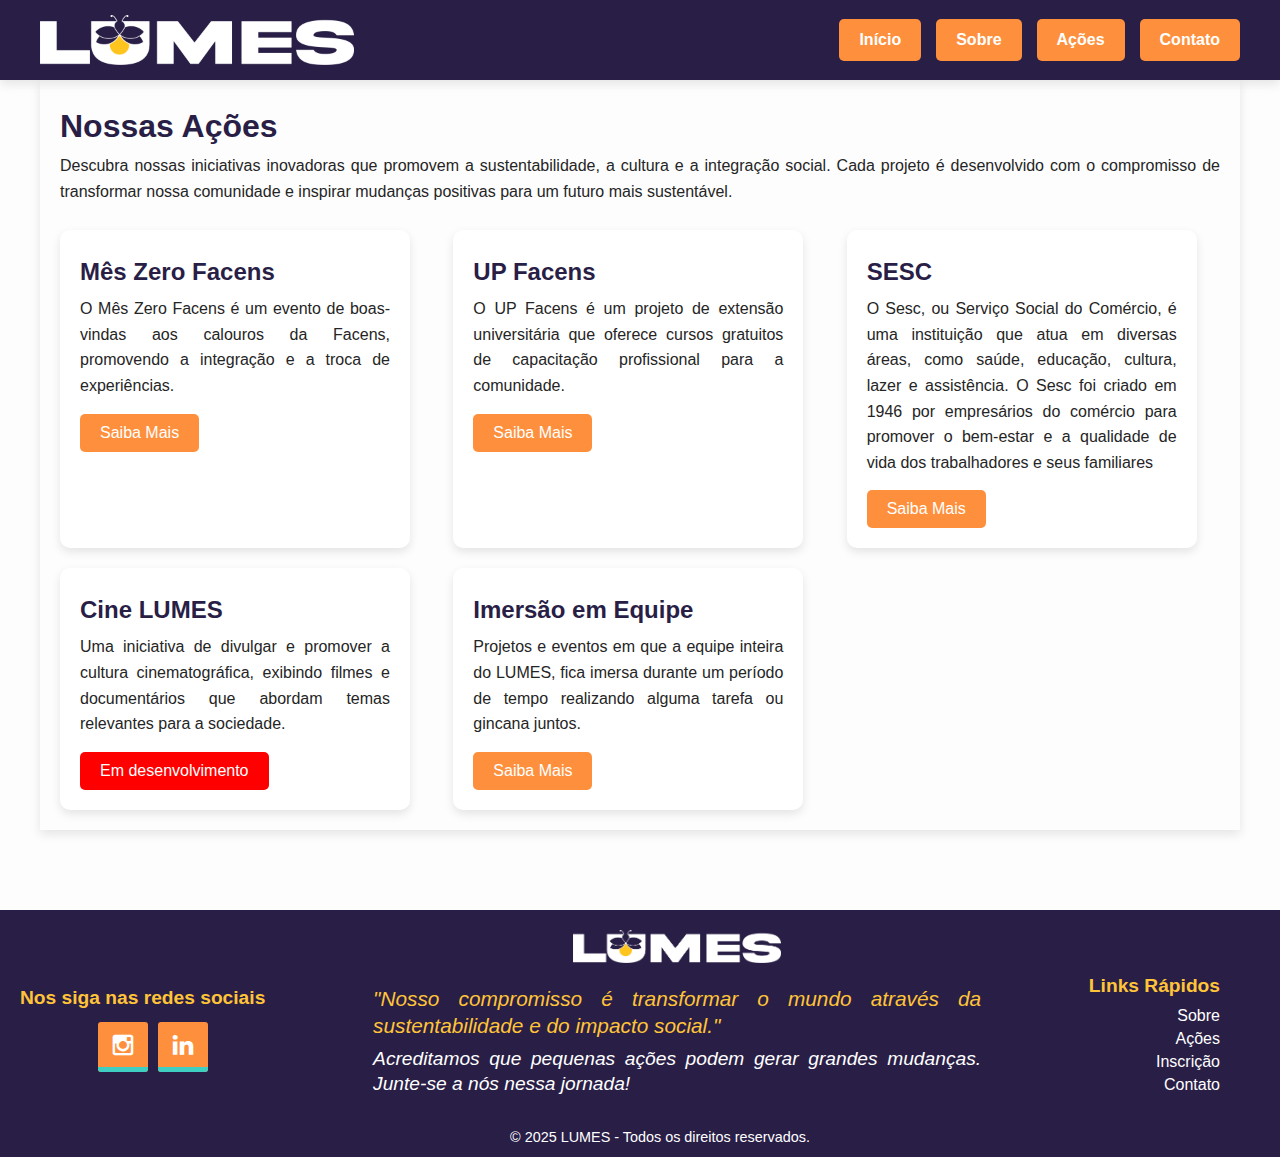
==== commit 49e50253: "doc: Inserção de informações na Pagina do Up Facens" ====
--- a/pages/acao.html
+++ b/pages/acao.html
@@ -44,7 +44,6 @@
               <a href="../pages/projetos/meszerofacens.html" class="btn">Saiba Mais</a>
             </div>
             
-            <!-- Projeto 2: Feira Cultural -->
             <div class="card">
               <h3>UP Facens</h3>
               <p>
@@ -53,7 +52,6 @@
               <a href="../pages/projetos/upfacens.html" class="btn">Saiba Mais</a>
             </div>
             
-            <!-- Projeto 3: Plantio de Árvores -->
             <div class="card">
               <h3>SESC</h3>
               <p>
@@ -68,6 +66,14 @@
                 Uma iniciativa de divulgar e promover a cultura cinematográfica, exibindo filmes e documentários que abordam temas relevantes para a sociedade.  
               </p>
               <a href="#" class="btn-block">Em desenvolvimento</a>
+            </div>
+
+            <div class="card">
+              <h3>Imersão em Equipe</h3>
+              <p>
+                Projetos e eventos em que a equipe inteira do LUMES, fica imersa durante um período de tempo realizando alguma tarefa ou gincana juntos. 
+              </p>
+              <a href="../pages/projetos/imersao.html" class="btn">Saiba Mais</a>
             </div>
           </div>
         </section>
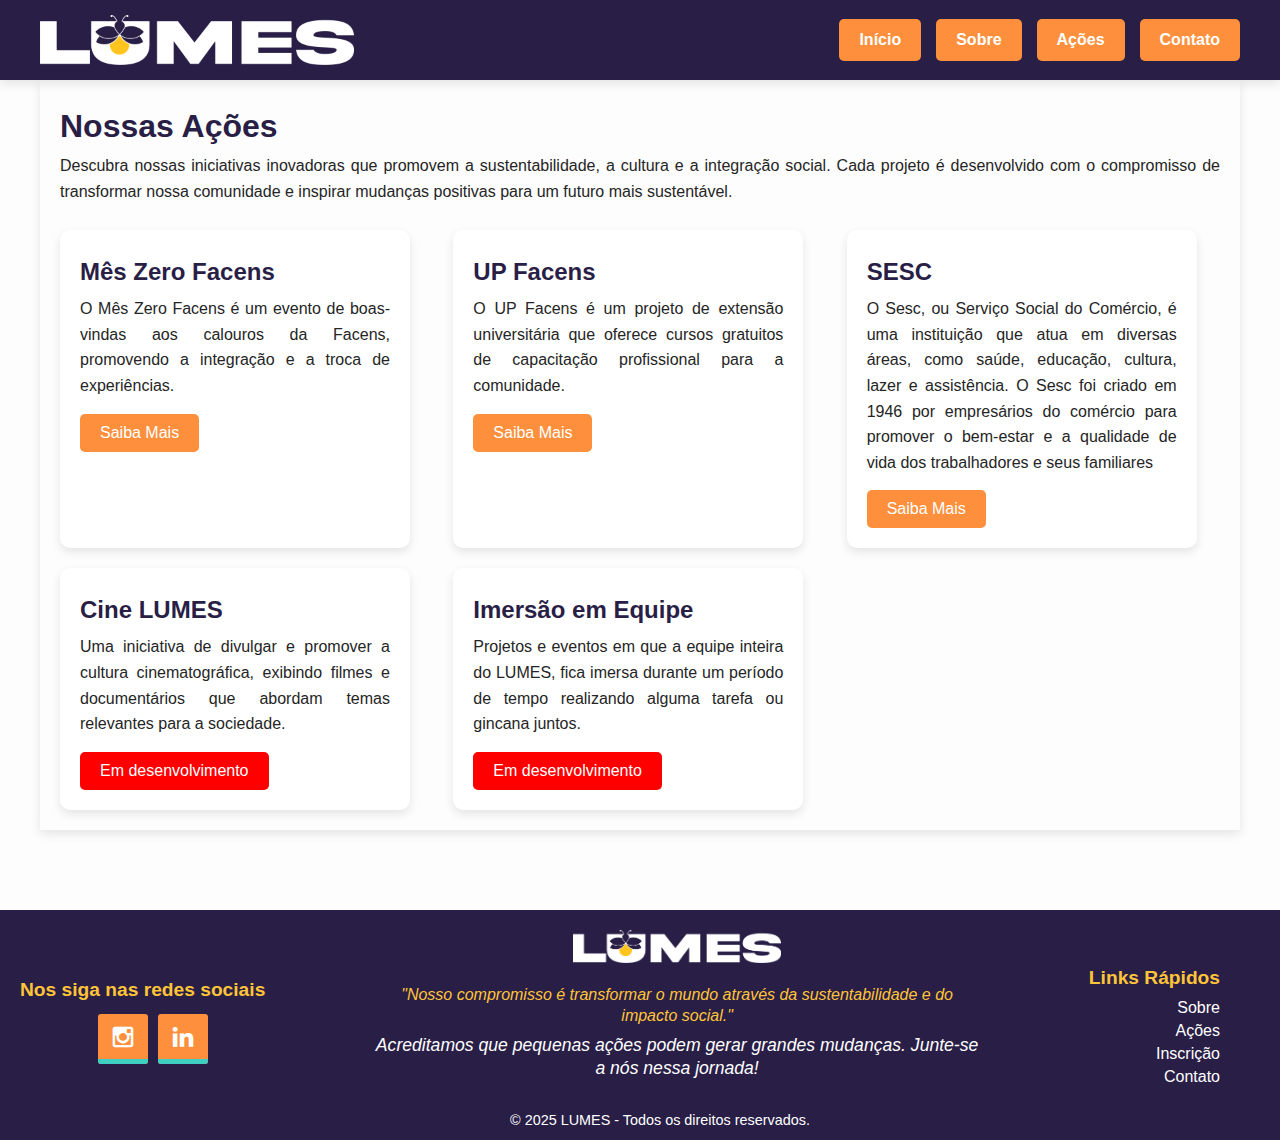
==== commit 76caffff: "doc/style: Atualização do footer, e inserção de informações no sesc" ====
--- a/pages/acao.html
+++ b/pages/acao.html
@@ -73,7 +73,7 @@
               <p>
                 Projetos e eventos em que a equipe inteira do LUMES, fica imersa durante um período de tempo realizando alguma tarefa ou gincana juntos. 
               </p>
-              <a href="../pages/projetos/imersao.html" class="btn">Saiba Mais</a>
+              <a href="#" class="btn-block">Em desenvolvimento</a>
             </div>
           </div>
         </section>
--- a/css/style.css
+++ b/css/style.css
@@ -377,21 +377,23 @@
 
 /* Estilos do primeiro texto */
 .footer_slogan {
-    font-size: 1.3em;
+    font-size: 1em;
     font-style: italic;
     color: var(--base2);
     word-wrap: break-word;
     line-height: 1.3;
+    text-align: center;
 }
 
 /* Estilos do segundo texto */
 .footer_mission {
-    font-size: 1.2em;
+    font-size: 1.1em;
     font-style: italic;
     color: white;
     word-wrap: break-word;
     line-height: 1.3;
     margin-top: 8px;
+    text-align: center;
 }
 
 .footer_logo img {
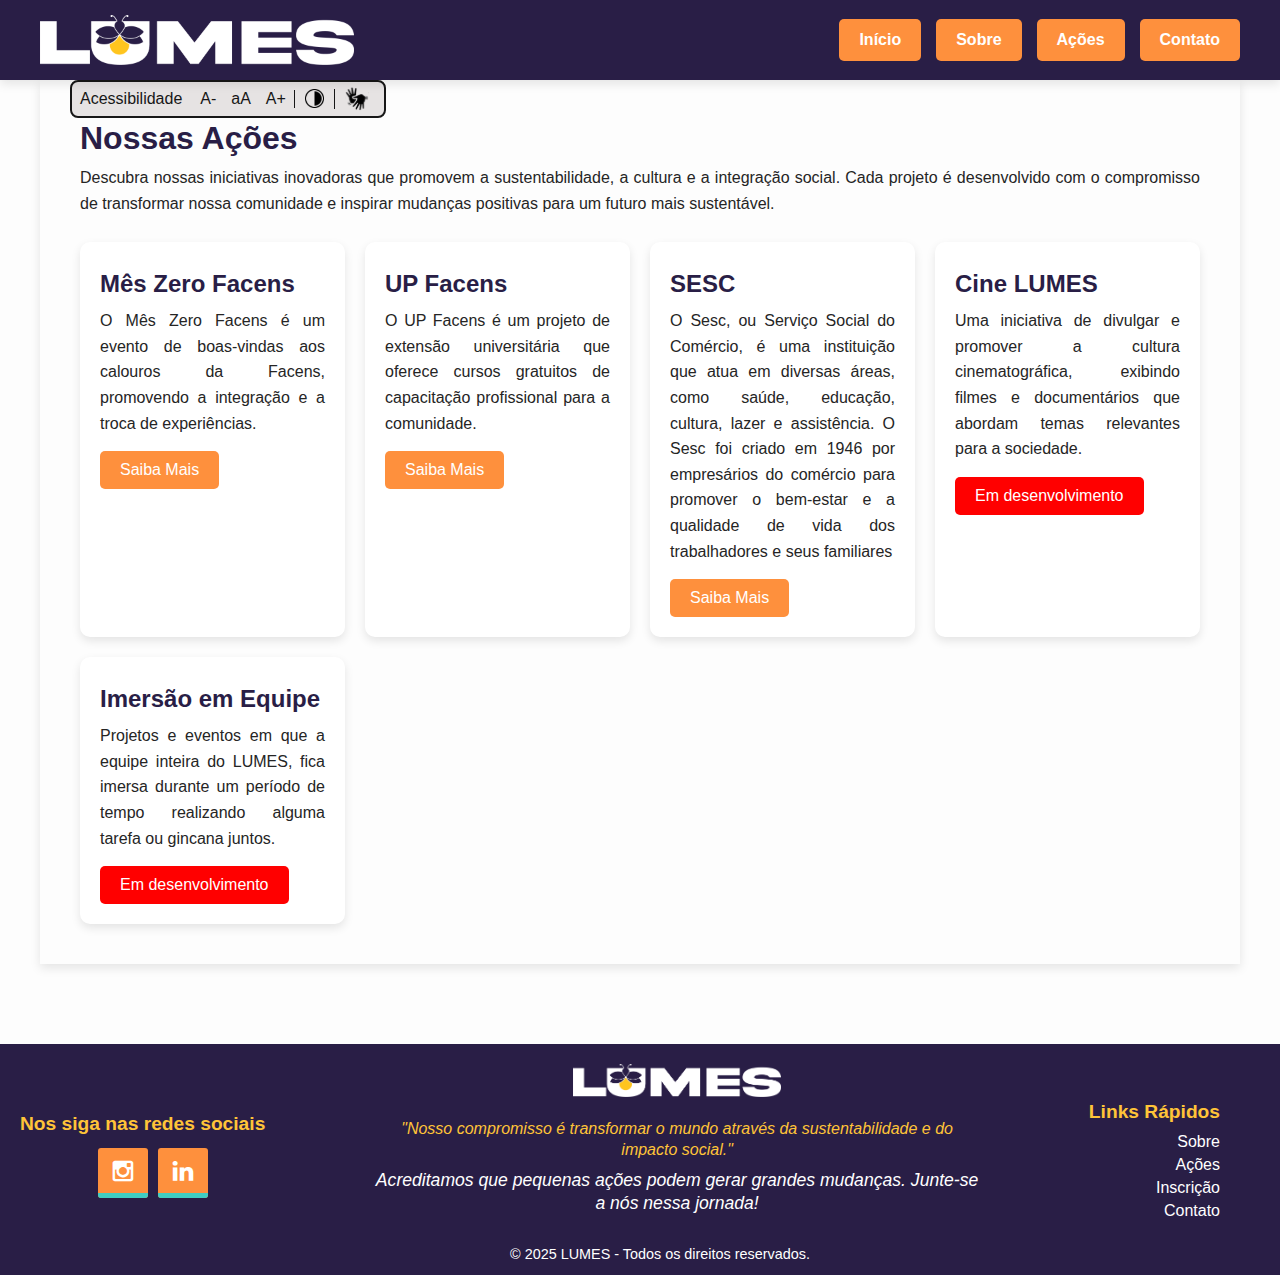
==== commit edf82e51: "feat: Implementação de acessibilidade em todas as páginas." ====
--- a/pages/acao.html
+++ b/pages/acao.html
@@ -6,6 +6,7 @@
     <title>Ações - LUMES</title>
     <link rel="stylesheet" href="../css/style.css"> 
     <link rel="stylesheet" href="../css/projetos.css">
+    <link rel="stylesheet" href="../css/acessibilidade.css">
     <link rel="stylesheet" type="text/css" href="../css/buttonSocial.css">
     <link rel="stylesheet" type="text/css" href="../css/fonts-icones.css">
     <link rel="icon" href="../resources/ico/LOGO-LUMES.ico" type="image/x-icon">
@@ -27,7 +28,30 @@
         </div>
         
     </header>
-
+    <div id="acessibilidade-menu" class="acessibilidade-menu">
+      <span>Acessibilidade</span>
+      <div>
+          <button id="diminuir-fonte" aria-label="Diminuir tamanho da fonte">
+              <span class="sr-only">Diminuir tamanho da fonte</span>
+              A-
+          </button>
+          <button id="normalizar-fonte" aria-label="Normalizar tamanho da fonte">
+              <span class="sr-only">Normalizar tamanho da fonte</span>
+              aA
+          </button>
+          <button id="aumentar-fonte" aria-label="Aumentar tamanho da fonte">
+              <span class="sr-only">Aumentar tamanho da fonte</span>
+              A+
+          </button>
+      </div>
+      <button id="contraste" aria-label="Ativar/desativar modo de alto contraste">
+          <img src="../resources/ico/Contraste.svg" alt="Ativar e desativar modo de alto contraste">
+      </button>
+      <button id="vlibras-button" aria-label="Ativar VLibras">
+          <span class="sr-only">Ativar/desativar VLibras</span>
+          <img src="../resources/ico/VLibras.svg" alt="Ativar e desativar VLibras">
+      </button>
+    </div> 
     <main>
         <section id="projetos">
           <h2>Nossas Ações</h2>
@@ -109,6 +133,17 @@
         <p class="footer_text">&copy; 2025 LUMES - Todos os direitos reservados.</p>
     </footer>
 
+    <script src="../javascript/acessibilidade.js"></script>
+    <div vw class="enabled">
+        <div vw-access-button class="active"></div>
+        <div vw-plugin-wrapper>
+          <div class="vw-plugin-top-wrapper"></div>
+        </div>
+    </div>
+    <script src="https://vlibras.gov.br/app/vlibras-plugin.js"></script>
+    <script>
+        new window.VLibras.Widget('https://vlibras.gov.br/app');
+    </script>
     <script src="../javascript/script.js"></script>
     <script src="../javascript/menu.js"></script>
 </body>
--- a/css/style.css
+++ b/css/style.css
@@ -134,7 +134,9 @@
     box-shadow: 0px 4px 10px rgba(0, 0, 0, 0.1);
     background-color: --var(background-color);
 }
-
+section{
+    margin: 20px;
+}
 #apresentacao{ 
     display: flex;
     justify-content: center;
@@ -169,9 +171,9 @@
 .img_apresentacao {
     width: 100%;
     height: auto;
-    object-fit: cover;
-    border-radius: 5px;
-    transition: transform 0.3s ease-in-out; /* Suaviza a animação */
+    max-width: 400px;
+    display: block;
+    margin: 0 auto;
 }
 
 .img_apresentacao:hover {
@@ -192,6 +194,16 @@
 .container-text2 {
     flex: 1; 
     max-width: 60%; 
+}
+
+form textarea {
+    height: 100px;
+    font-family: Arial, sans-serif;
+}
+
+::placeholder {
+    font-family: Arial, sans-serif;
+    font-size: var(--font-size-small);
 }
 
 .form_img {
@@ -449,12 +461,30 @@
         margin-bottom: 10px;
     }
 
-    .footer_center {
-        max-width: 350px;
+    .main_footer .container {
+        display: flex;
+        flex-direction: column;
+        align-items: center;
+        text-align: center;
+    }
+
+    .footer_social,
+    .footer_center{
+        width: 100%;
+        margin-bottom: 20px;
     }
 
     .footer_menu {
-        text-align: center;
-        margin-top: 20px;
-    }
-}
+        display: none;
+    }
+
+    .cards-container {
+        grid-template-columns: repeat(2, 1fr);
+    }
+}
+
+@media (max-width: 480px) {
+    .cards-container {
+        grid-template-columns: 1fr;
+    }
+}--- a/css/projetos.css
+++ b/css/projetos.css
@@ -1,10 +1,10 @@
 /* Projetos e os cards */
 
 .cards-container {
-    display: grid;
-    grid-template-columns: repeat(3, 1fr);
-    gap: 20px;
-  }
+  display: grid;
+  grid-template-columns: repeat(auto-fit, minmax(250px, 1fr));
+  gap: 20px;
+}
   
   .card {
     background: white;
--- a/css/acessibilidade.css
+++ b/css/acessibilidade.css
@@ -0,0 +1,101 @@
+@import url(style.css);
+
+.acessibilidade-menu {
+    position: fixed;
+    font-size: #171717;
+    display: flex;
+    align-items: center;
+    width: fit-content;
+    gap: 10px;
+    border: 2px solid #171717;
+    padding-block: 5px;
+    padding-right: 15px;
+    padding-left: 8px;
+    border-radius: 8px;
+    margin-left: 70px;
+    background-color: #e6e3e3;
+}
+
+span{
+    color: #171717;
+}
+
+.sr-only {
+    display: none;
+}
+
+.acessibilidade-menu>div {
+    display: flex;
+    gap: 15px;
+    padding-inline: 8px;
+    border-right: 1px solid #171717;
+}
+
+.acessibilidade-menu button {
+    color: #171717;
+    background-color: transparent;
+    padding: none;
+    border: none;
+    border-radius: 4px;
+    cursor: pointer;
+    font-size: var(--font-size-p);
+}
+
+#contraste {
+    border-radius: 0px;
+    padding-right: 10px;
+    border-right: 1px solid #171717;
+}
+
+#contraste img {
+    width: 1.2em;
+    height: 1.2em;
+    margin-bottom: -0.2em;
+}
+
+#vlibras-button img {
+    width: 1.5em;
+    height: 1.5em;
+    margin-bottom: -0.25em;
+}
+
+
+.alto-contraste table, 
+.alto-contraste form, 
+.alto-contraste input[type="text"],
+.alto-contraste input[type="email"],
+.alto-contraste input[type="password"],
+.alto-contraste input[type="tel"], 
+.alto-contraste textarea, 
+.alto-contraste button, 
+.alto-contraste select, 
+.alto-contraste section, 
+.alto-contraste header, 
+.alto-contraste footer, 
+.alto-contraste nav, 
+.alto-contraste main,
+.alto-contraste body,
+.alto-contraste h1, 
+.alto-contraste h2, 
+.alto-contraste h3, 
+.alto-contraste p, 
+.alto-contraste ul, 
+.alto-contraste ol, 
+.alto-contraste li,
+.alto-contraste strong,
+.alto-contraste a {
+    background-color: #000 !important;
+    color: #fff !important;
+}
+.alto-contraste #background-logo,
+.alto-contraste #team-member{
+    background-color: transparent !important;
+    filter: none !important;
+}
+
+.alto-contraste img {
+    border: none !important;
+    filter: invert(1);
+}
+
+
